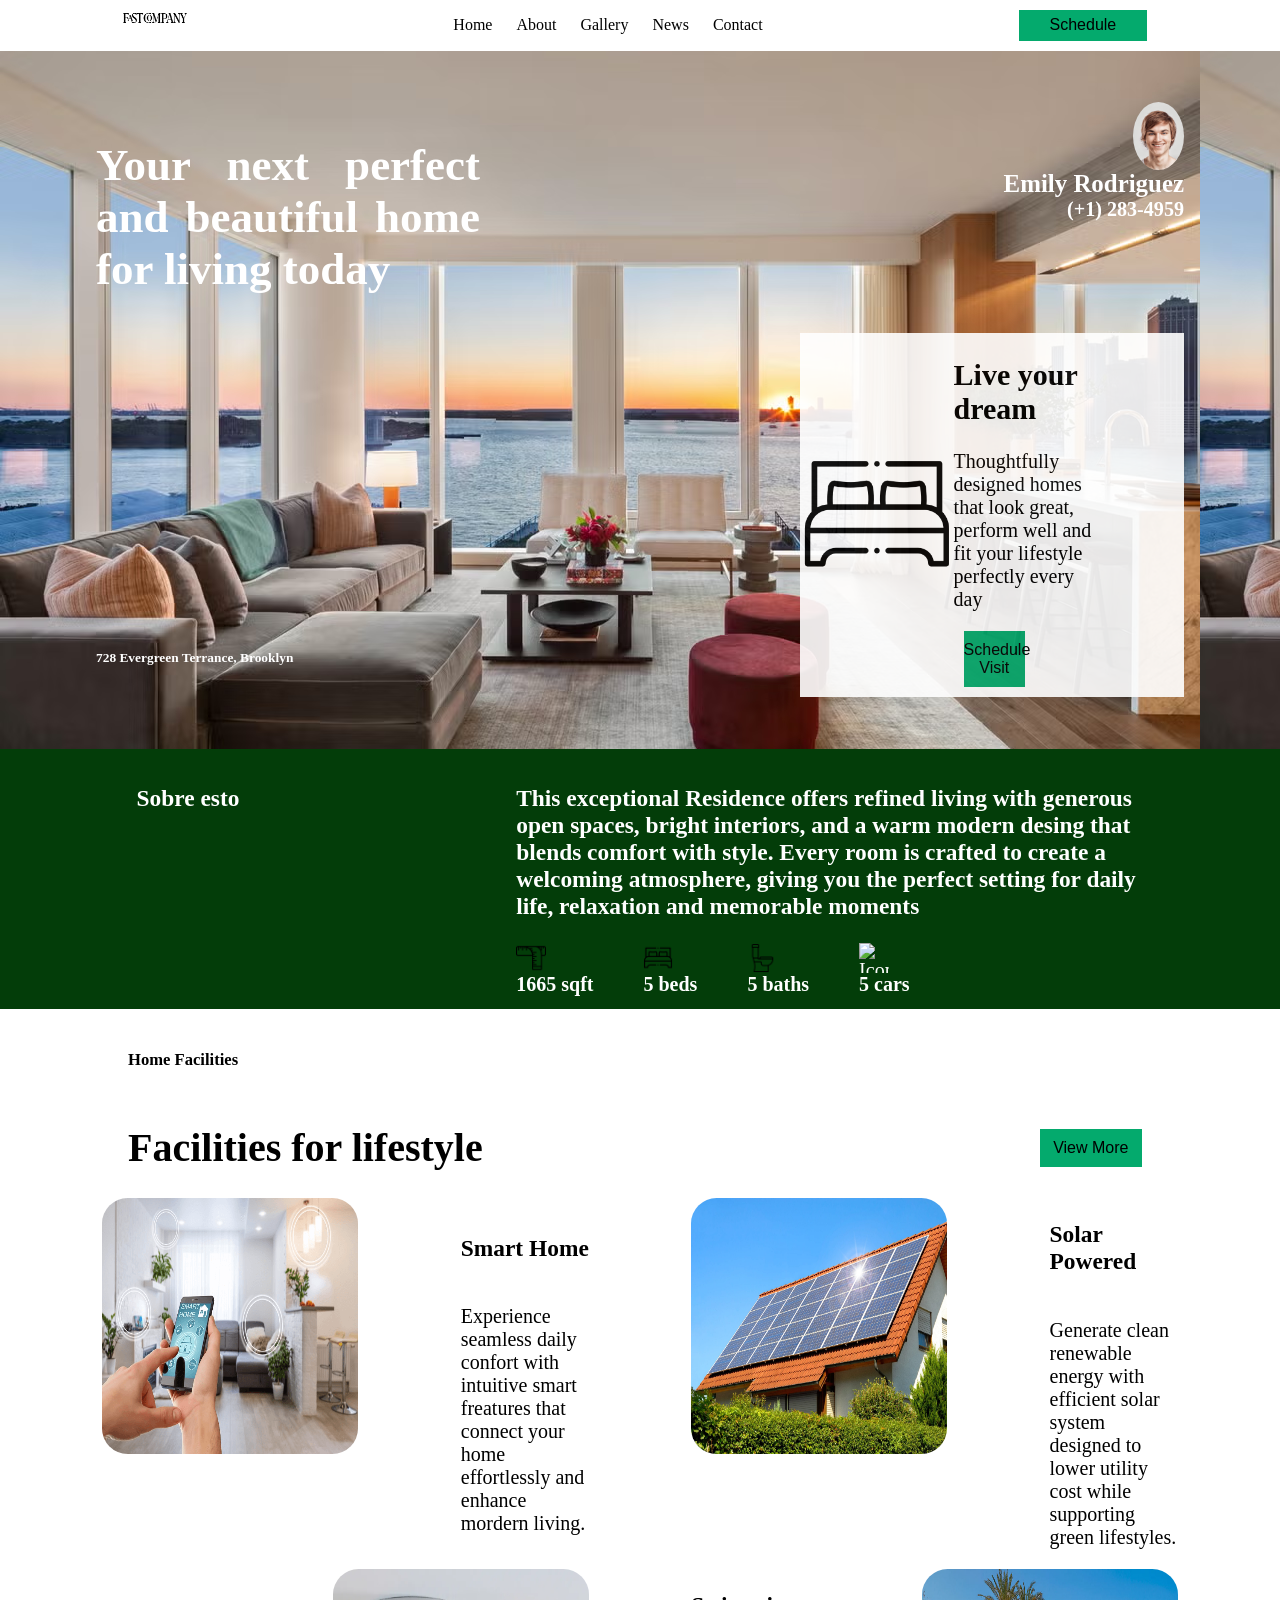
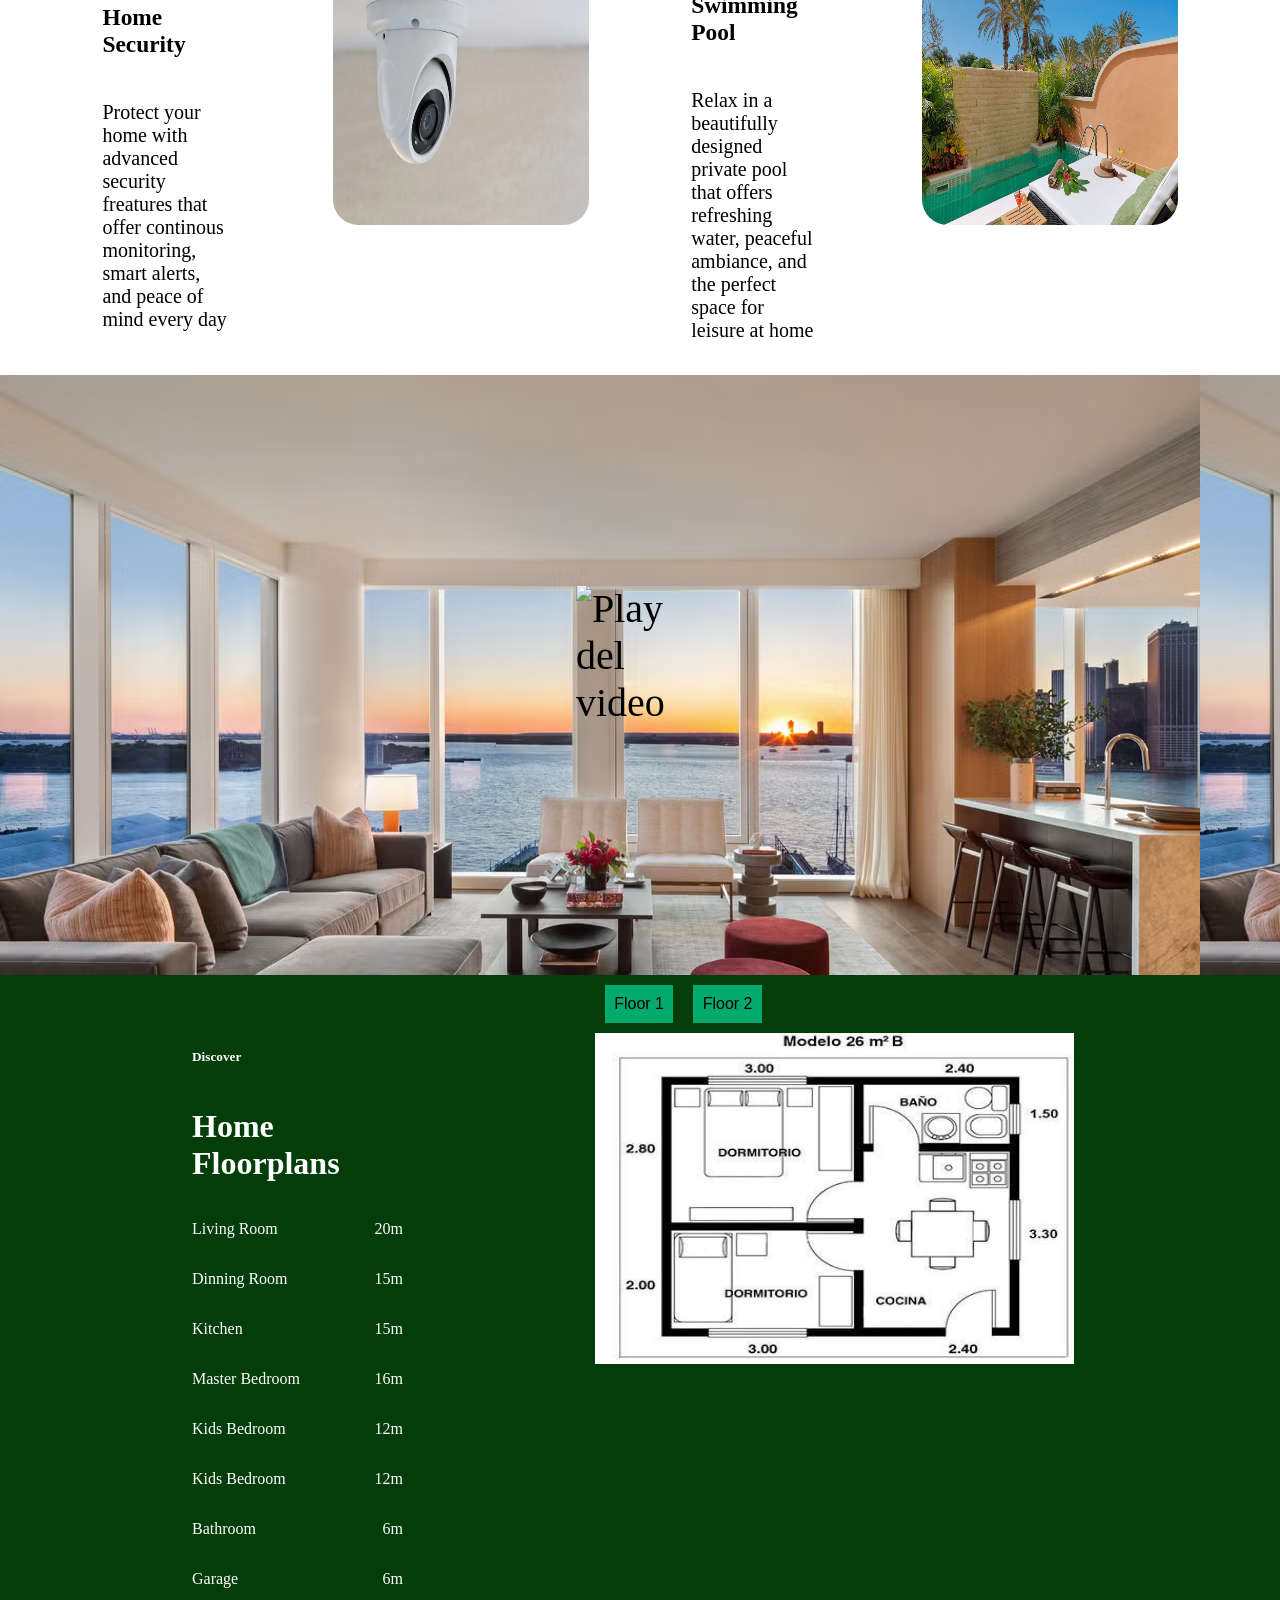
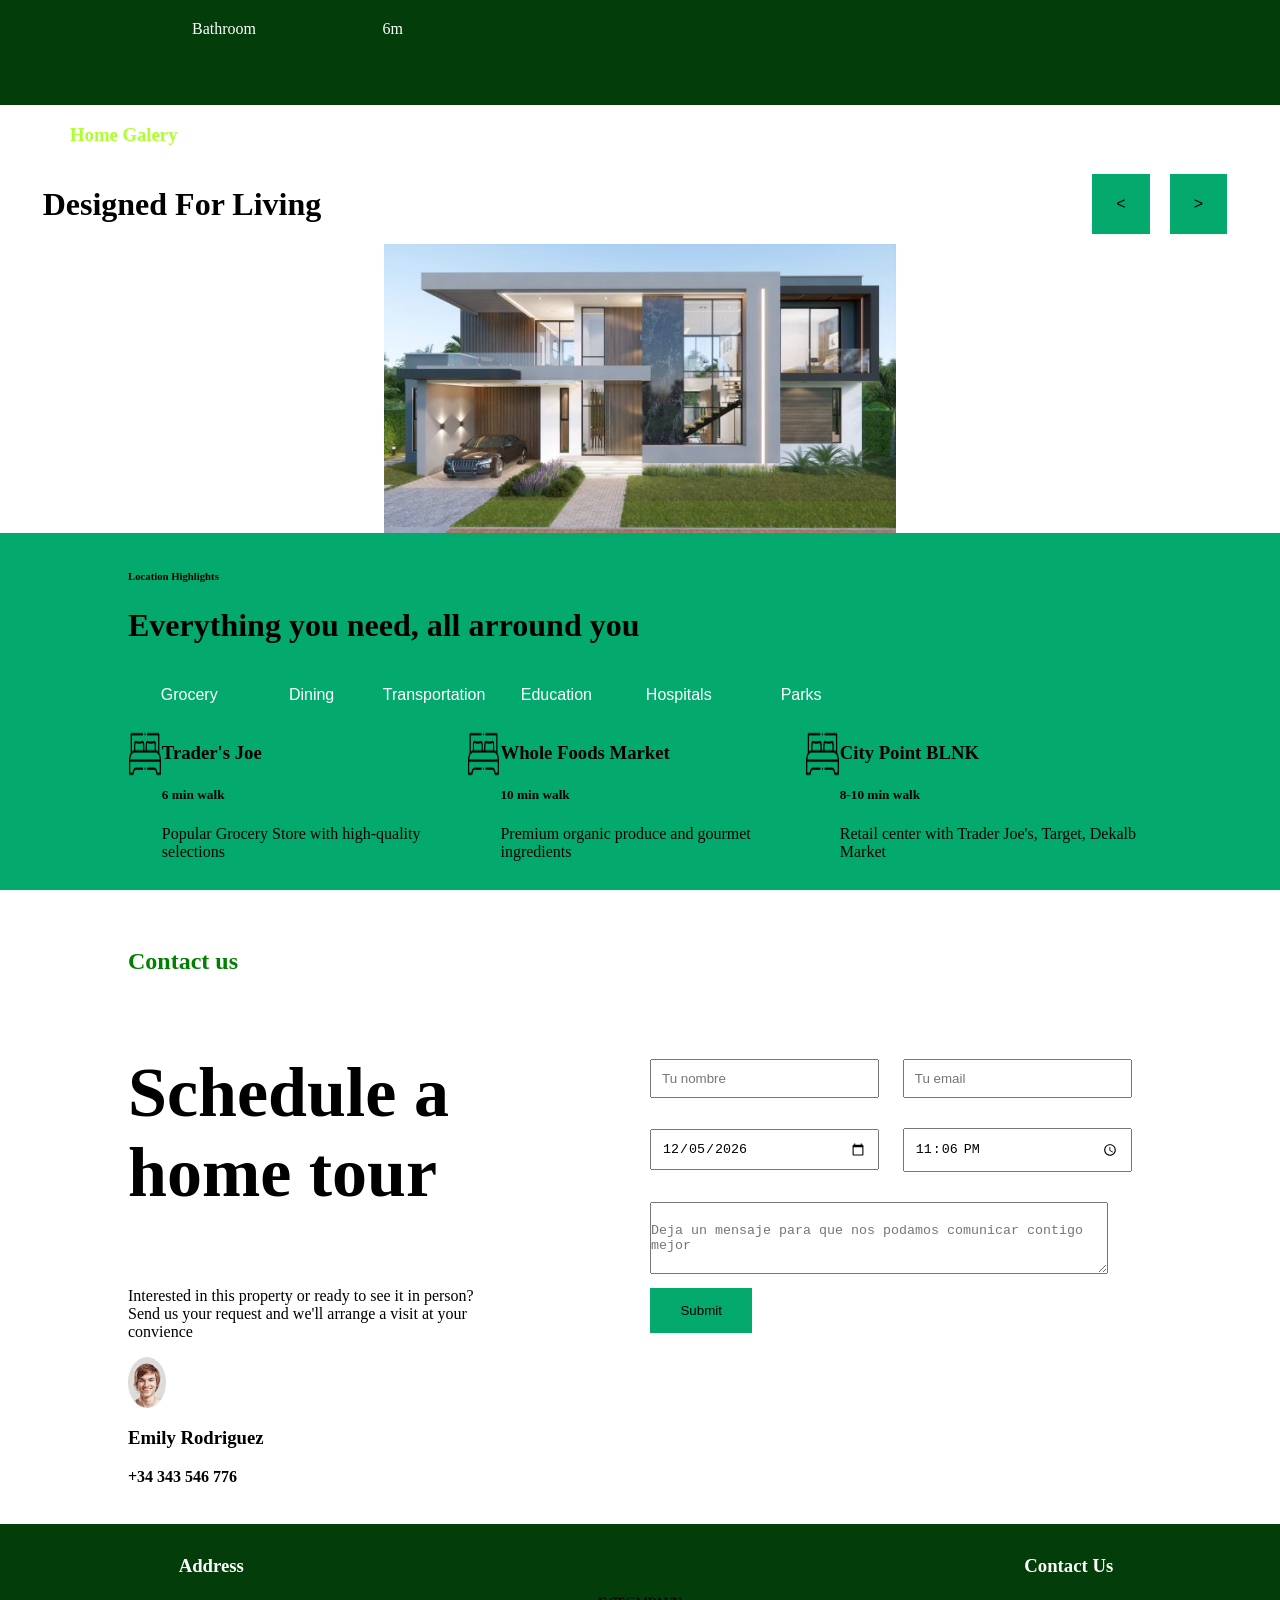
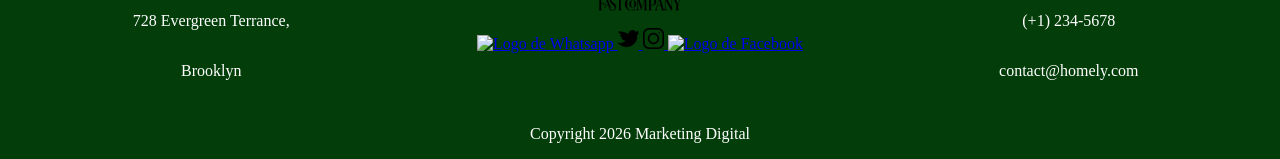
==== HTMLs/index.html @ 22f73563 "Prueba" ====
<!DOCTYPE html>
<html lang="en">
<head>
    <meta charset="UTF-8">
    <title>Title</title>
  <link rel="stylesheet" href="../Css/Home.css">
  <meta name="viewport" content="width=device-width, initial-scale=1.0">
  <script src="../JS/Home.js" defer></script>
</head>
<body>
<header>
  <img src="../Imagenes/img.png" alt="Logo">
  <nav>
    <a href="Home.html"> Home </a>
    <a href="About.html"> About </a>
    <a href="../Imagenes/img.png"> Gallery </a>
    <a href="News.html"> News </a>
    <a href="Contacto.html"> Contact </a>
  </nav>
  <button> Schedule </button>
</header>
<article>
  <div class="Titulo Lado">
    <h1> Your next perfect and beautiful home for living today </h1>
    <div class="Abajo">
      <img src="../Imagenes/tio.jpg" class="Foto" alt="Cara de una persona">
      <h5 class="Margen"> Emily Rodriguez </h5>
      <h6 class="Margen"> (+1) 283-4959 </h6>
    </div>
  </div>
  <div class="Lado Ad">
    <h6> 728 Evergreen Terrance, Brooklyn </h6>
    <div class="Lado">
      <img src="../Imagenes/cama.png">
      <div>
        <h2> Live your dream </h2>
        <p> Thoughtfully designed homes that look great, perform well and  fit your lifestyle perfectly every day </p>
        <button> Schedule Visit </button>
      </div>
    </div>
  </div>
</article>
<div class="Propiedad Lado">
  <h3>
    Sobre esto
  </h3>
  <div>
    <h3> This exceptional Residence offers refined living with generous open spaces, bright interiors, and a warm modern
    desing that blends comfort with style. Every room is crafted to create a welcoming atmosphere, giving you the
    perfect setting for daily life, relaxation and memorable moments</h3>
    <div class="Lado">
      <div class="Listados FIMG">
        <img src="../Imagenes/Metros.png" class="Icon" alt="Icono de un metro">
        <h4> 1665 sqft</h4>
      </div>
      <div class="Listados FIMG">
        <img src="../Imagenes/cama.png" class="Icon" alt="Icono de una cama">
        <h4> 5 beds</h4>
      </div>
      <div class="Listados FIMG">
        <img src="../Imagenes/Retrete.png" class="Icon" alt="Icono de un Retrete">
        <h4> 5 baths</h4>
      </div>
      <div class="Listados FIMG">
        <img src="../Imagenes/Coche.png" class="Icon" alt="Icono de un coche">
        <h4> 5 cars</h4>
      </div>
    </div>
  </div>
</div>
<div class="Facilidades Abajo">
  <h5> Home Facilities </h5>
  <div class="Lado Titular">
    <h1> Facilities for lifestyle </h1>
    <button class="Derecha"> View More </button>
  </div>
  <div class="Lado">
    <img src="../Imagenes/SmartHome.png" class="Bloque" alt="Imagen de un movil con smart home">
    <div class="Abajo">
      <h3>
        Smart Home
      </h3>
      <p>
        Experience seamless daily confort with intuitive smart freatures that connect your home effortlessly and  enhance mordern living.
      </p>
    </div>
    <img src="../Imagenes/Panel.jpg" class="Bloque" alt="Imagen de un panel solar">
    <div class="Abajo">
      <h3>
        Solar Powered
      </h3>
      <p>
        Generate clean renewable energy with efficient solar system designed to lower utility cost while supporting green lifestyles.
      </p>
    </div>
  </div>
  <div class="LadoReversa">
    <img src="../Imagenes/Piscina.jpg" class="Bloque" alt="Imagen de una piscina privada">
    <div class="Abajo">
      <h3>
        Swimming Pool
      </h3>
      <p>
        Relax in a beautifully designed private pool that offers refreshing water, peaceful ambiance, and the perfect space for leisure at home
      </p>
    </div>
    <img src="../Imagenes/camara.webp" class="Bloque" alt="Imagen de una camara">
    <div class="Abajo">
      <h3>
        Home Security
      </h3>
      <p>
        Protect your home with advanced security freatures that offer continous monitoring, smart alerts, and peace of mind every day
      </p>
    </div>
  </div>
</div>
<div class="Video">
  <img src="../Imagenes/Play.png" alt="Play del video">
</div>
<div class="Lado Planos">
  <div class="Notas Abajo">
    <h5>
      Discover
    </h5>
    <h1>
      Home Floorplans
    </h1>
    <div class="Titular Lado">
      <p> Living Room </p>
      <p> 20m </p>
    </div>
    <div class="Titular Lado">
      <p> Dinning Room  </p>
      <p> 15m </p>
    </div>
    <div class="Titular Lado">
      <p> Kitchen </p>
      <p> 15m </p>
    </div>
    <div class="Titular Lado">
      <p> Master Bedroom </p>
      <p> 16m </p>
    </div>
    <div class="Titular Lado">
      <p> Kids Bedroom </p>
      <p> 12m </p>
    </div>
    <div class="Titular Lado">
      <p> Kids Bedroom </p>
      <p> 12m </p>
    </div>
    <div class="Titular Lado">
      <p> Bathroom</p>
      <p> 6m </p>
    </div>
    <div class="Titular Lado">
      <p> Garage</p>
      <p> 6m </p>
    </div>
    <div class="Titular Lado">
      <p> Bathroom</p>
      <p> 6m </p>
    </div>
  </div>
  <div class="Botones Abajo">
    <div class="Lado">
      <button onclick="CambiarImagen(0)"> Floor 1 </button>
      <button onclick="CambiarImagen(1)"> Floor 2 </button>
    </div>
    <div id="Imagen">
      <img src="../Imagenes/plano.jpg" alt="Plano de la planta 1 de una casa">
    </div>
  </div>
</div>
<div class="Carrousel">
  <h3>
    Home Galery
  </h3>
  <div>
    <div class="Lado Space">
      <h1>
        Designed For Living
      </h1>
      <div class="Lado">
        <button onclick="Carrousel(-1)"> < </button>
        <button onclick="Carrousel(1)"> > </button>
      </div>
    </div>
    <div class="CarroImagen" id="Carros">
      <img src="../Imagenes/Casa.jpg" class="MargenAuto" alt="Imagen de una casa">
    </div>
  </div>
</div>
<div class="Tiendas">
  <div>
    <h6>Location Highlights</h6>
    <h1>Everything you need, all arround you</h1>
      <div CLASS="Lado Botones">
        <button onclick="CambiarTexto(1)"> Grocery </button>
        <button onclick="CambiarTexto(2)"> Dining </button>
        <button onclick="CambiarTexto(3)"> Transportation </button>
        <button onclick="CambiarTexto(4)"> Education </button>
        <button onclick="CambiarTexto(5)"> Hospitals </button>
        <button onclick="CambiarTexto(6)"> Parks </button>
      </div>
      <div class="Lado" id="Secc">
        <div class="Lado">
          <img src="../Imagenes/cama.png" alt="Icono de una cama">
          <div>
            <h3>
              Trader's Joe
            </h3>
            <h5>
              6 min walk
            </h5>
            <p> Popular Grocery Store with high-quality selections </p>
          </div>
        </div>
        <div class="Lado">
          <img src="../Imagenes/cama.png" alt="Icono de una cama">
          <div>
            <h3>
              Whole Foods Market
            </h3>
            <h5>
              10 min walk
            </h5>
            <p> Premium organic produce and gourmet ingredients</p>
          </div>
        </div>
        <div class="Lado">
          <img src="../Imagenes/cama.png" alt="Icono de una cama">
          <div>
            <h3>
              City Point BLNK
            </h3>
            <h5>
              8-10 min walk
            </h5>
            <p> Retail center with Trader Joe's, Target, Dekalb Market</p>
          </div>
        </div>
      </div>
  </div>
</div>
<div class="Lado SeccionDesigual">
  <section class="Blanco">
    <h2> Contact us </h2>
    <h1> Schedule a home tour </h1>
    <p> Interested in this property or ready to see it in person?
      Send us your request and we'll arrange a visit at your
      convience
    </p>

    <img src="../Imagenes/tio.jpg" class="Foto" alt="Foto de una persona">
    <h3> Emily Rodriguez </h3>
    <h4> +34 343 546 776 </h4>
  </section>
  <main>
    <form id="email_form">
      <div class="SeccionDoble">
        <input type="text" id="nombre" name="nombre" placeholder="Tu nombre">
        <input type="email" id="email" name="email" placeholder="Tu email">
      </div>
      <div class="SeccionDoble">
        <input type="date" id="fecha" name="fecha">
        <input type="time" id="hora" name="hora">
      </div>
      <div>
        <textarea id="mensaje" name="mensaje" placeholder="Deja un mensaje para que nos podamos comunicar contigo mejor"></textarea>
      </div>
      <input type="submit" value="Submit" class="submit">
    </form>
    <p id="Resultat"></p>
  </main>
</div>
<div class="SeccionTriple">
  <div class="Abajo">
    <h3> Address </h3>
    <p> 728 Evergreen Terrance, </p>
    <p> Brooklyn </p>
  </div>
  <div class="Abajo MargenAuto">
    <img src="../Imagenes/img.png" class="Logo" alt="Logo">
    <div class="Logitos MargenAuto">
      <a href="https://web.whatsapp.com">
        <img src="../Imagenes/Whats.png" alt="Logo de Whatsapp"
      </a>
      <a href="https://twitter.com">
        <img src="../Imagenes/Twitter.png" alt="Logo de Twitter">
      </a>
      <a href="https://instagram.com">
        <img src="../Imagenes/Insta.png" alt="Logo de Instagram">
      </a>
      <a href="https://facebook.com">
        <img src="../Imagenes/face.png" alt="Logo de Facebook">
      </a>
    </div>
  </div>
  <div class="Abajo">
    <h3> Contact Us </h3>
    <p> (+1) 234-5678 </p>
    <p> contact@homely.com </p>
  </div>
</div>
<footer>
  <p> Copyright 2026 Marketing Digital </p>
</footer>
</body>
</html>
---- Css/Home.css ----
body{
    margin: 0;
    display: flex;
    flex-direction: column;
    background-color: #033d09;
    align-items: center;
}

body, h1, h2, h3, h4, h5, h6, p {
    font-family: Calibri;
}


header{
    display: flex;
    flex-direction: row;
    justify-content: space-around;
    background-color: white;
}

img{
    width: 5%;
    height: 1%;
}

.Margen{
    margin: 0;
}

.MargenAuto{
    display: block;
    margin: auto;
}

nav{
    align-content: center;
    justify-content: space-around;
}

nav > a{
    text-decoration: none;
    color: black;
    margin-left: 20px;
}

header > button{
    padding: 0.5%;
}

.Banner{
    text-align: center;
    align-content: center;
    width: 100%;
    background-image: url("../Imagenes/img_1.png");
    background-size: cover;
    background-repeat: no-repeat;
    background-position: center;
    font-size: 40px;
    justify-content: space-around;
}

article{
    align-content: center;
    text-align: justify;
    color: white;
    width: 100%;
    background-image: url("../Imagenes/img_1.png");
    font-size: 30px;
    padding: 4% 0%;
}
article > div{
    width: 100%;
    display: flex;
    justify-content: space-around;
}

article > div > h1{
    width: 30%;
}

article > div > div{
    width: 40%;
    height: 50%;
    align-items: end;
    text-align: right;
}

article > div > div > img{
    border-radius: 50%;
    width: 10%;
    height: 20%;
}

.Ad {
    width: 100%;
    display: flex;
    justify-content: space-around;
    align-items: end;
    justify-items: end;
    font-size: 20px;
}

.Ad > h6{
    width: 40%;
}

.Ad > div{
    width: 30%;
    background-color: white;
    opacity: 90%;
    color: black;
}

.Ad > div > img{
    border-radius: 0;
    width: 40%;
    height: 50%;
    opacity: 100%;
    align-self: center;
}

.Ad > div >div{
    text-align: left;
    width: 40%;
    opacity: 100%;
    align-items: center;
    justify-items: center;
}

.Ad > div >div >button{
    opacity: 100%;
    width: 40%;
}

.Propiedad{
    display: flex;
    text-align: start;
    justify-content: space-evenly;
    font-size: 20px;
    align-content: center;
    color: white;
    width: 100%;
    padding: 1% 0%;
}

.Icon{
    display: block;
    width: 30px;
    height: 30px;
    align-content: center;
    text-align: center;
}

.Propiedad > h3{
    width: 19%;
}

.Propiedad > h4{
    display: block;
}

.Propiedad > div{
    width: 49%;
}

.Listados{
    align-items: center;
    gap: 20px;
    margin-right: 50px;
}

.ListadosAlt{
    display: flex;
    flex-direction: column;
    align-items: center;
    margin-right: 50px;
    padding: 0;
}

.ListadosAlt > h1, h4{
    margin: 0;
}

.Facilidades{
    display: flex;
    text-align: left;
    font-size: 20px;
    align-content: center;
    align-items: center;
    background: white;
    width: 100%;
    padding: 1% 0%;
}

.Facilidades > .Titular {
    display: flex;
    justify-content: space-between;
    align-items: center;
    width: 80%;
}

.Facilidades > div {
    justify-content: space-evenly;
    width: 100%;
}

.Facilidades > h5{
    width: 80%;
    text-align: left;
}

.Facilidades > div > div{
    width: 10%;
    align-items: center;
    align-self: center;
    overflow: hidden;
}

.Facilidades > div > .Bloque{
    display: block;
    width: 20%;
    aspect-ratio: 1;
    border-radius: 10%;
}

.Video{
    display: flex;
    text-align: justify;
    width: 100%;
    height: 600px;
    justify-content: center;
    align-items: center;
    background-image: url("../Imagenes/img_1.png");
    font-size: 40px;
}

.Video > img{
    width: 10%;
    height: 30%;
}

.Planos{
    color: white;
    width: 100%;
    justify-content: space-between;
    margin: 0;
}

.Planos > .Notas{
    width: 20%;
    padding: 4% 15%;
}

.Planos > .Botones{
    width: 65%;
}

.Planos > div > div > img{
    height: 80%;
    width: 70%;
}

.Carrousel{
    width: 100%;
    background: white;
}

.Carrousel > h3{
    color: greenyellow;
    margin-left: 70px;
}

.Titular{
    justify-content: space-between;
}

.SeccionDesigual{
    display: flex;
    flex-direction: row;
    justify-content: space-evenly;
    background-color: white;
    width: 100%;
    align-items: center;
    padding: 3% 0%;
}
.SeccionDesigual > main {
    display: flex;
    flex-direction: column;
    width: 40%;

}

section > h2 { color: green; }
section > h1 { font-size: 70px}

.SeccionDesigual > section {
    display: flex;
    flex-direction: column;
    width: 30%;

}

section > img{
    border-radius: 50%;
    width: 10%;
    height: 10%;
}

button {
    margin: 10px;
    width: 10%;
    padding: 10px 0px;
    display: block;
    border: none;
    background-color: #04AA6D;
    font-size: 16px;
    cursor: pointer;
    text-align: center;
}

.submit{
    width: 20%;
    padding: 15px 0px;
    color: black;
    background-color: #04AA6D;
    border: 0px;
    margin-left: 10px;
}

textarea{
    width: 89%;
    margin: 10px;
    padding: 20px 0px;
}

.SeccionDoble{
    margin-bottom: 10px;
    width: 100%;
    justify-content: space-evenly;
}

.SeccionDoble > input{
    padding: 10px;
    width: 40%;
    margin: 10px;
}

.SeccionTriple{ color: white;
    display: flex;
    flex-direction: row;
    justify-content: space-evenly;
    align-items: center;
    width: 100%;
    padding: 1% 0%;
}

.Blanco{
    white-space: pre-line
}

.Tiendas{
    justify-content: center;
    align-items: center;
    width: 100%;
    background: #04AA6D;
}

.Tiendas > div > .Botones > button{
    background: #04AA6D;
    color: white;
}

.Botones > div > .Selecionada{
    background-color: green;
}

.Tiendas > div{
    padding: 1% 10%;
}

.Lado > img{
    width: 10%;
    height: 40%;
}

.SeccionTriple > div{
    width: 33%;
    text-align: center;
}

.Lado{
    display: flex;
    flex-direction: row;
}

.LadoReversa{
    display: flex;
    flex-direction: row-reverse;
}

.Selecionada > button{
    background-color: greenyellow;
}

.Tiendas > div > .Botones > .Selecionada{
    background-color: green;
}

.Abajo{
    display: flex;
    flex-direction: column;
}

.Derecha{
    justify-self: end;
}

.Space{
    justify-content: space-evenly;
}

.Space > div, .Space > h1{
    width: 45%;
}

.Space > div{
    justify-content: end;
}

.Carrousel > div > div > img{
    width: 40%;
    height: 40%;
}

.Space > div > button{
    width: 10%;
    justify-content: space-evenly;
}
.Logo{
    width: 20%;
    height: 20%;
    align-self: center;
}

.Logitos{
    justify-content: space-around;
    width: 100%
}

.Logitos > img{
    width: 10%;
    height: 10%;
}

footer{
    width: 100%;
    text-align: center;
    color: white;
}

.Blanco {
    color: black;
    background-color: white;
}

/* A partir de 800px, el responsive se activa */
@media (max-width: 800px) {
    header > img{width: 30%; margin: auto}
    header, nav {display:flex; flex-direction: column; width: 100%; justify-content: center; text-align: center}
    header > button {display:flex; flex-direction: column; width: 20%; margin: auto; text-align: center}
    article, .Ad, article > div, .Ad > div{display: flex; flex-direction: column; width: 100%; align-items: center;
        text-align: center}
    .Lado, .LadoReversa {display:flex;flex-direction: column;}
    .Propiedad > div, .Propiedad > h3, .Propiedad > h4{ width: 100%; text-align: center;}
    .Facilidades > h5 {text-align: center}
    .Facilidades > div > div, .Facilidades > div > .Bloque {width: 100%; align-items: center}
    .Video > img { width: 30%; height: 30%}
    .Planos, .Notas, .Botones > div >button{display: flex; text-align: center; width: 100%; justify-content: center;}
    .Planos > .Botones{display: flex; text-align: center; width: 95%; justify-content: center;}
    .Planos > .Notas{text-align: center; width: 100%; justify-content: center; padding: 0}
    .Titular{flex-direction: row;width: 100%}
    .Tiendas, .Tiendas > div > .Botones > button{display: flex; text-align: center; width: 100%; justify-content: center;}
    .Tiendas > div{text-align: center; width: 100%; justify-content: center;}
    .Lado img {margin: auto}
    .SeccionDesigual, .SeccionDesigual > main, .SeccionDesigual > section {width: 100%; text-align: center}
    textarea {width: 95%}
    .submit{margin-left: 0}
    .SeccionTriple {flex-direction: column}
    article{flex-direction: column; width: 100%; text-align: center}
    .Carrousel, .Space > div, .Space > h1{width: 100%; justify-content: center; align-items: center; text-align: center}
    .Logo{
        width: 40%;
        height: 40%;
        align-self: center;
    }

    .Logitos{
        justify-content: space-around;
        width: 100%
    }

    .Logitos > img{
        width: 20%;
        height: 20%;
    }
}
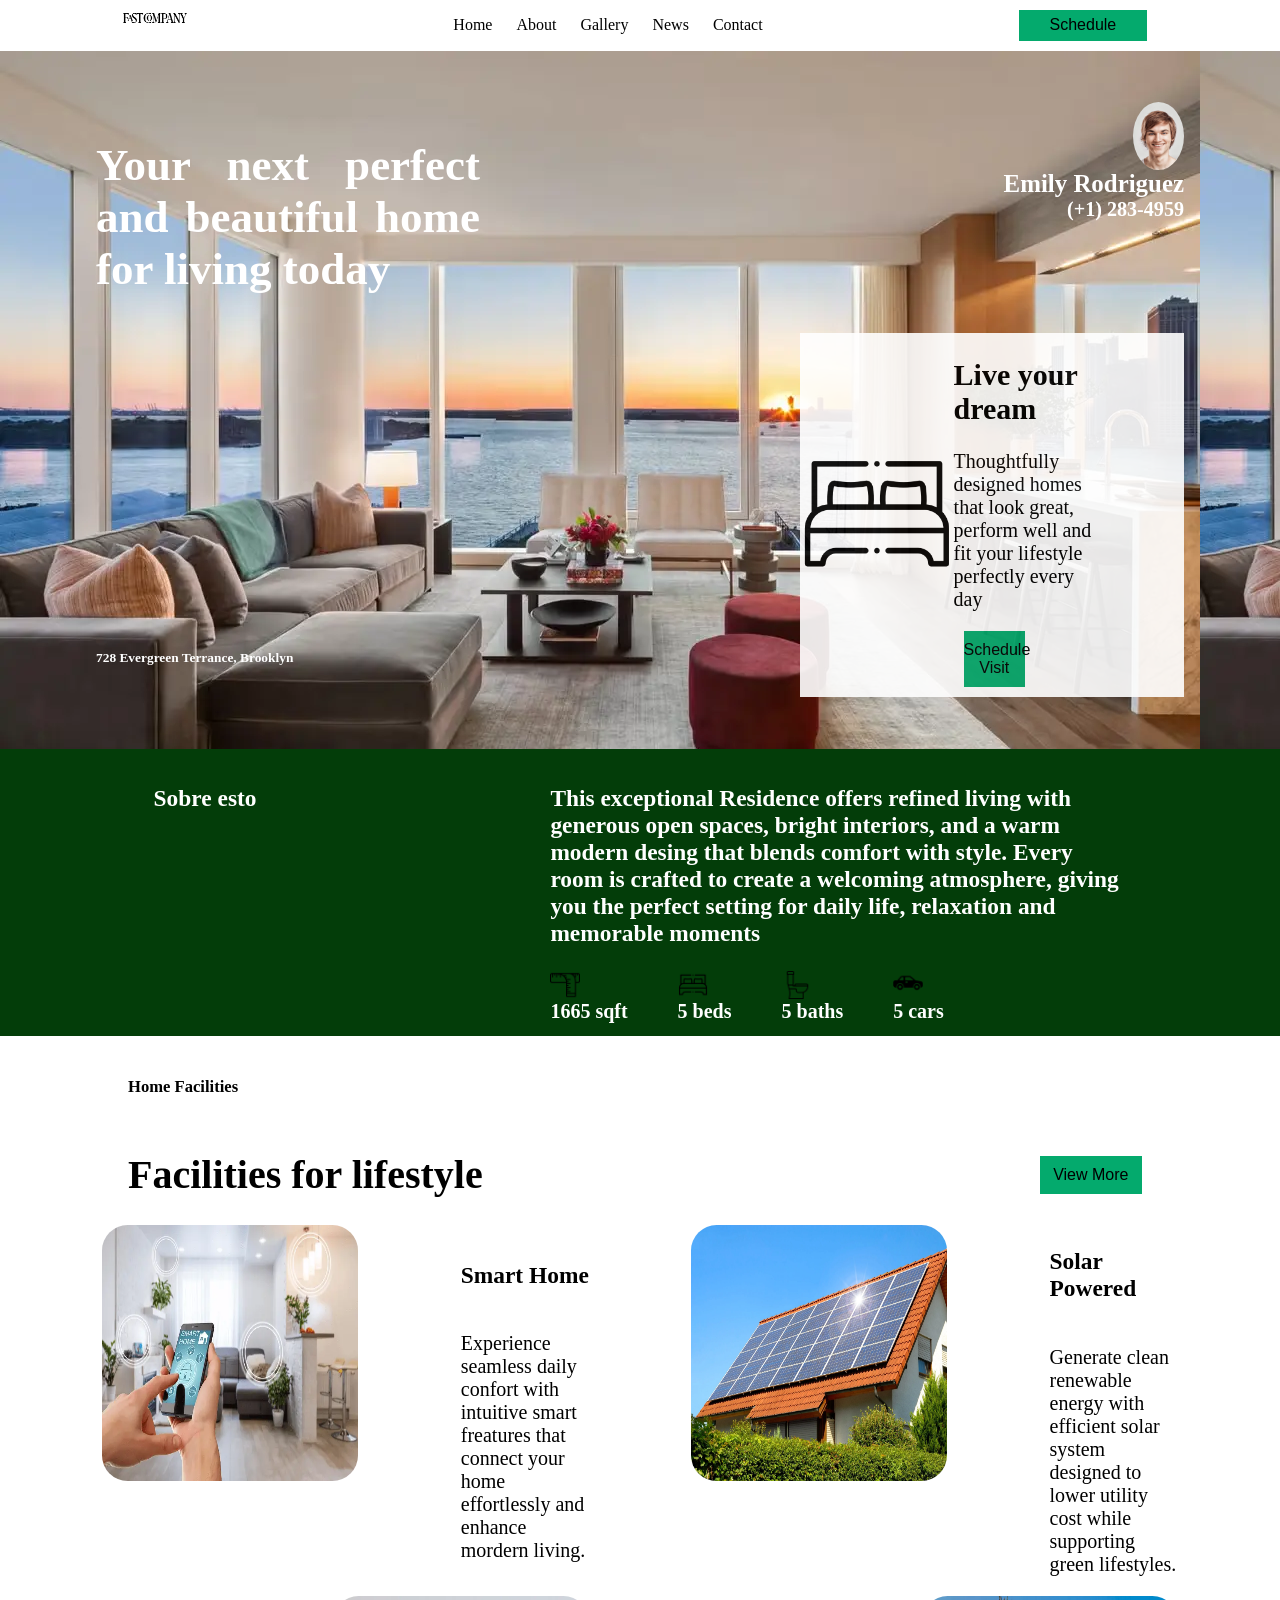
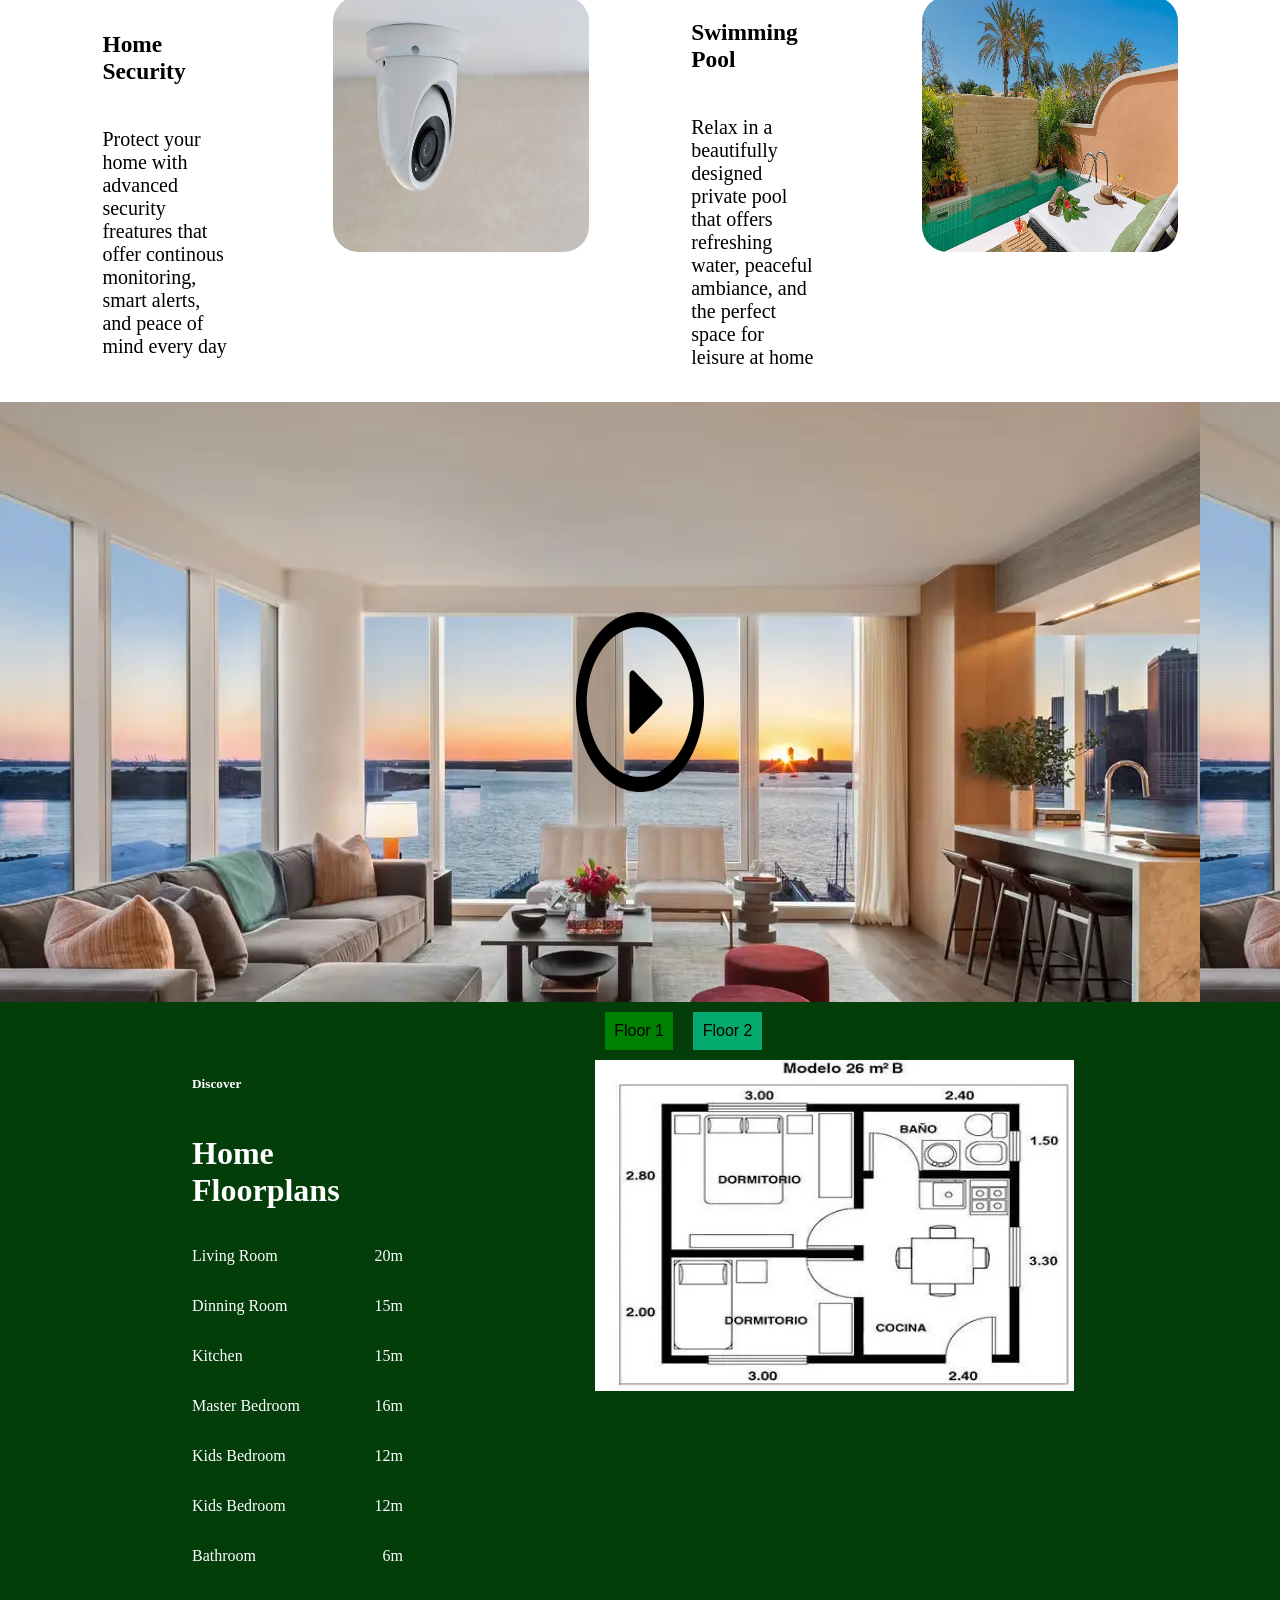
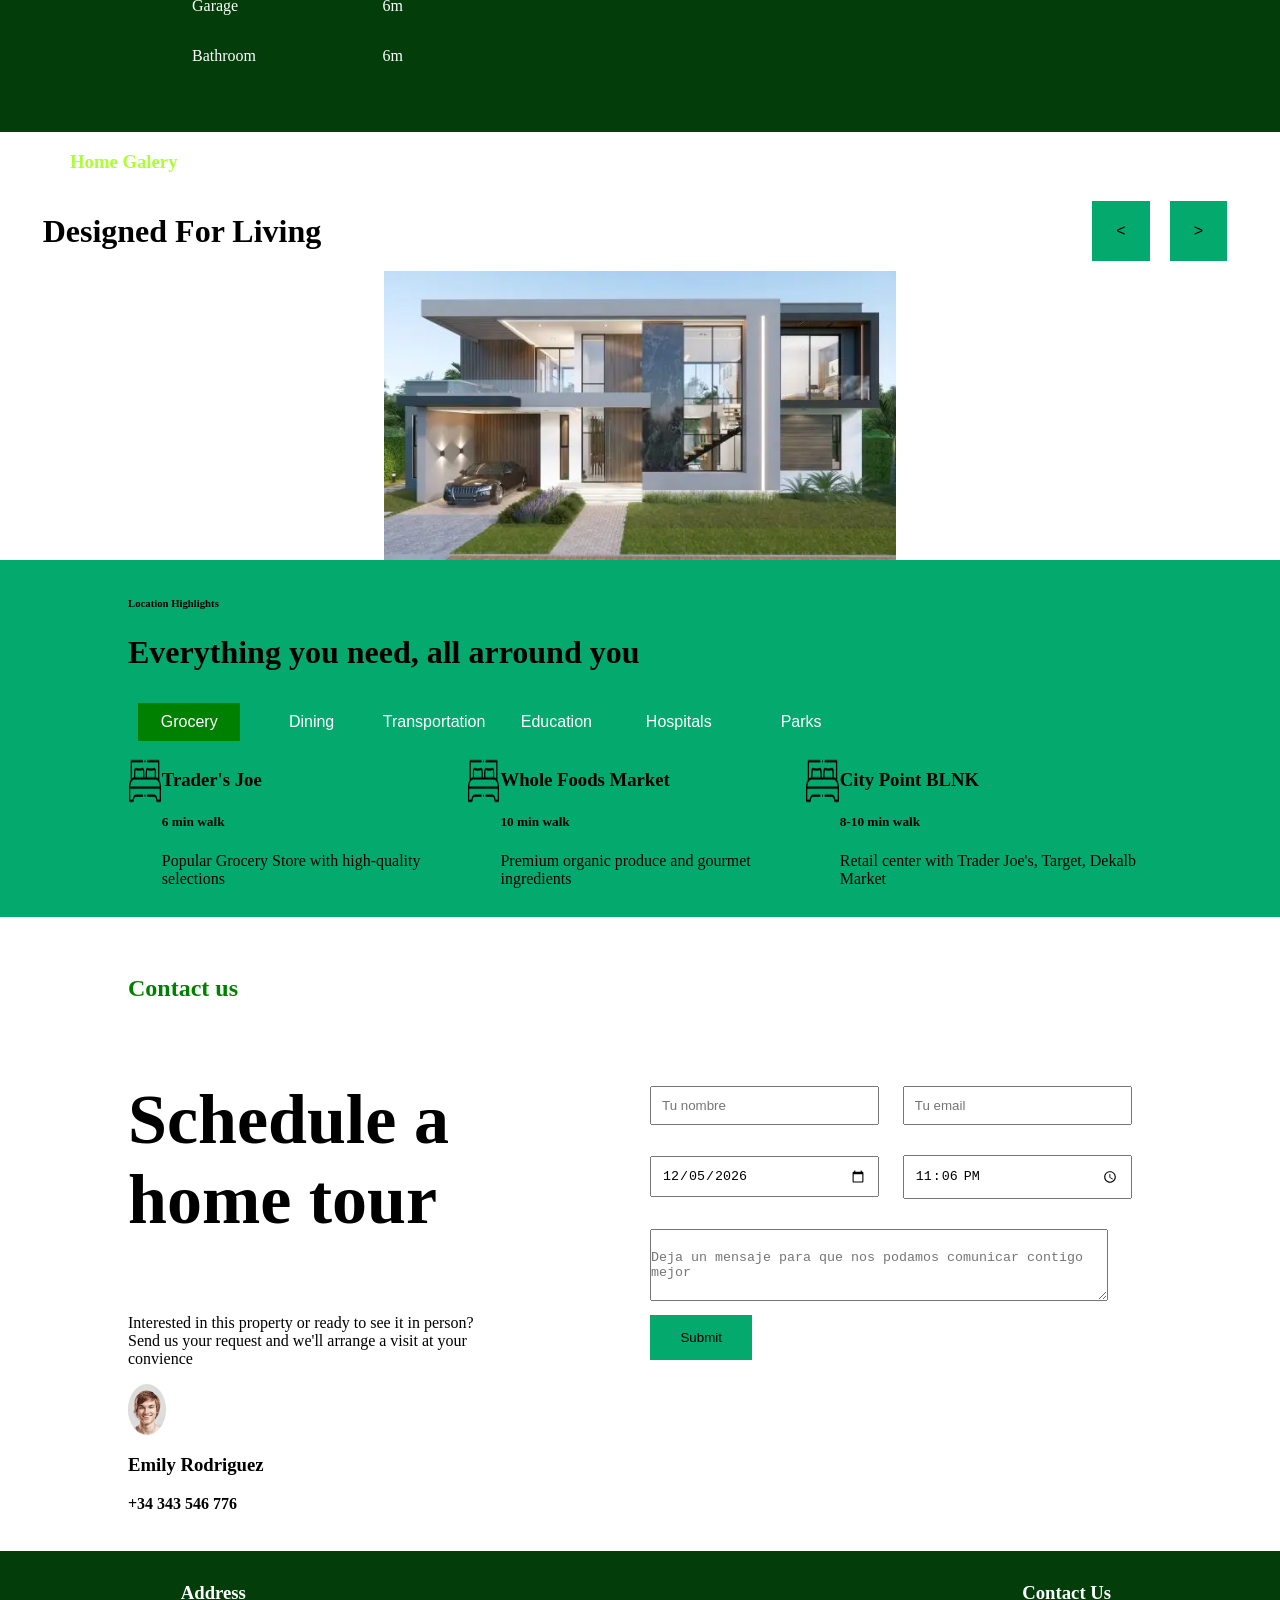
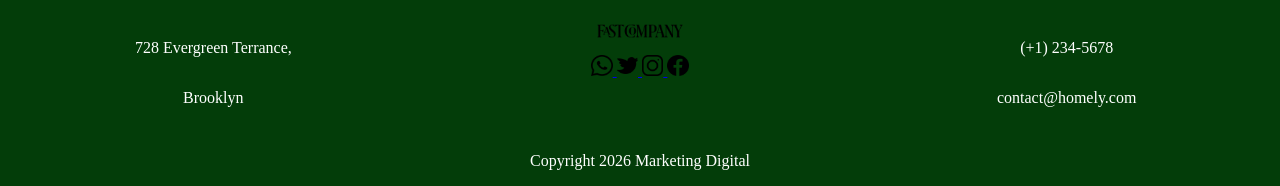
==== commit 8f527afc: "Prueba" ====
--- a/HTMLs/index.html
+++ b/HTMLs/index.html
@@ -1,37 +1,39 @@
 <!DOCTYPE html>
 <html lang="en">
 <head>
-    <meta charset="UTF-8">
-    <title>Title</title>
+  <meta name="description" content="Home for a page about searching for a Home to live">
+  <meta name="keywords" content="Home, Residence">
+  <meta name="author" content="Mohn Lloe">
+  <meta name="viewport" content="width=device-width, initial-scale=1.0">
+  <title>Home</title>
   <link rel="stylesheet" href="../Css/Home.css">
-  <meta name="viewport" content="width=device-width, initial-scale=1.0">
   <script src="../JS/Home.js" defer></script>
 </head>
 <body>
 <header>
-  <img src="../Imagenes/img.png" alt="Logo">
+  <img src="/Imagenes/img.webp" alt="Logo">
   <nav>
     <a href="Home.html"> Home </a>
     <a href="About.html"> About </a>
-    <a href="../Imagenes/img.png"> Gallery </a>
+    <a href="../Imagenes/img.webp"> Gallery </a>
     <a href="News.html"> News </a>
     <a href="Contacto.html"> Contact </a>
   </nav>
   <button> Schedule </button>
 </header>
 <article>
-  <div class="Titulo Lado">
+  <div class="Titulo Lado Espacio">
     <h1> Your next perfect and beautiful home for living today </h1>
     <div class="Abajo">
-      <img src="../Imagenes/tio.jpg" class="Foto" alt="Cara de una persona">
+      <img src="../Imagenes/tio.webp" class="Foto" alt="Cara de una persona">
       <h5 class="Margen"> Emily Rodriguez </h5>
       <h6 class="Margen"> (+1) 283-4959 </h6>
     </div>
   </div>
-  <div class="Lado Ad">
+  <div class="Lado Ad Espacio">
     <h6> 728 Evergreen Terrance, Brooklyn </h6>
     <div class="Lado">
-      <img src="../Imagenes/cama.png">
+      <img src="../Imagenes/cama.webp" alt="Imagen de una cama">
       <div>
         <h2> Live your dream </h2>
         <p> Thoughtfully designed homes that look great, perform well and  fit your lifestyle perfectly every day </p>
@@ -40,29 +42,29 @@
     </div>
   </div>
 </article>
-<div class="Propiedad Lado">
+<div class="Propiedad Space Lado">
   <h3>
     Sobre esto
   </h3>
   <div>
     <h3> This exceptional Residence offers refined living with generous open spaces, bright interiors, and a warm modern
-    desing that blends comfort with style. Every room is crafted to create a welcoming atmosphere, giving you the
-    perfect setting for daily life, relaxation and memorable moments</h3>
+      desing that blends comfort with style. Every room is crafted to create a welcoming atmosphere, giving you the
+      perfect setting for daily life, relaxation and memorable moments</h3>
     <div class="Lado">
       <div class="Listados FIMG">
-        <img src="../Imagenes/Metros.png" class="Icon" alt="Icono de un metro">
+        <img src="../Imagenes/Metros.webp" class="Icon" alt="Icono de un metro">
         <h4> 1665 sqft</h4>
       </div>
       <div class="Listados FIMG">
-        <img src="../Imagenes/cama.png" class="Icon" alt="Icono de una cama">
+        <img src="../Imagenes/cama.webp" class="Icon" alt="Icono de una cama">
         <h4> 5 beds</h4>
       </div>
       <div class="Listados FIMG">
-        <img src="../Imagenes/Retrete.png" class="Icon" alt="Icono de un Retrete">
+        <img src="../Imagenes/Retrete.webp" class="Icon" alt="Icono de un Retrete">
         <h4> 5 baths</h4>
       </div>
       <div class="Listados FIMG">
-        <img src="../Imagenes/Coche.png" class="Icon" alt="Icono de un coche">
+        <img src="../Imagenes/Coche.webp" class="Icon" alt="Icono de un coche">
         <h4> 5 cars</h4>
       </div>
     </div>
@@ -70,12 +72,12 @@
 </div>
 <div class="Facilidades Abajo">
   <h5> Home Facilities </h5>
-  <div class="Lado Titular">
+  <div class="Lado Titular Space">
     <h1> Facilities for lifestyle </h1>
     <button class="Derecha"> View More </button>
   </div>
-  <div class="Lado">
-    <img src="../Imagenes/SmartHome.png" class="Bloque" alt="Imagen de un movil con smart home">
+  <div class="Lado Space">
+    <img src="../Imagenes/SmartHome.webp" class="Bloque" alt="Imagen de un movil con smart home">
     <div class="Abajo">
       <h3>
         Smart Home
@@ -84,7 +86,7 @@
         Experience seamless daily confort with intuitive smart freatures that connect your home effortlessly and  enhance mordern living.
       </p>
     </div>
-    <img src="../Imagenes/Panel.jpg" class="Bloque" alt="Imagen de un panel solar">
+    <img src="../Imagenes/Panel.webp" class="Bloque" alt="Imagen de un panel solar">
     <div class="Abajo">
       <h3>
         Solar Powered
@@ -94,8 +96,8 @@
       </p>
     </div>
   </div>
-  <div class="LadoReversa">
-    <img src="../Imagenes/Piscina.jpg" class="Bloque" alt="Imagen de una piscina privada">
+  <div class="LadoReversa Space">
+    <img src="../Imagenes/Piscina.webp" class="Bloque" alt="Imagen de una piscina privada">
     <div class="Abajo">
       <h3>
         Swimming Pool
@@ -116,7 +118,7 @@
   </div>
 </div>
 <div class="Video">
-  <img src="../Imagenes/Play.png" alt="Play del video">
+  <img src="../Imagenes/Play.webp" alt="Play del video">
 </div>
 <div class="Lado Planos">
   <div class="Notas Abajo">
@@ -164,12 +166,12 @@
     </div>
   </div>
   <div class="Botones Abajo">
-    <div class="Lado">
-      <button onclick="CambiarImagen(0)"> Floor 1 </button>
-      <button onclick="CambiarImagen(1)"> Floor 2 </button>
+    <div class="Lado" id="planes">
+      <button class="Selecionada" onclick="CambiarImagen(0, this)"> Floor 1 </button>
+      <button onclick="CambiarImagen(1, this)"> Floor 2 </button>
     </div>
     <div id="Imagen">
-      <img src="../Imagenes/plano.jpg" alt="Plano de la planta 1 de una casa">
+      <img src="../Imagenes/plano.webp" alt="Plano de la planta 1 de una casa">
     </div>
   </div>
 </div>
@@ -188,7 +190,7 @@
       </div>
     </div>
     <div class="CarroImagen" id="Carros">
-      <img src="../Imagenes/Casa.jpg" class="MargenAuto" alt="Imagen de una casa">
+      <img src="../Imagenes/Casa.webp" class="MargenAuto" alt="Imagen de una casa">
     </div>
   </div>
 </div>
@@ -196,55 +198,55 @@
   <div>
     <h6>Location Highlights</h6>
     <h1>Everything you need, all arround you</h1>
-      <div CLASS="Lado Botones">
-        <button onclick="CambiarTexto(1)"> Grocery </button>
-        <button onclick="CambiarTexto(2)"> Dining </button>
-        <button onclick="CambiarTexto(3)"> Transportation </button>
-        <button onclick="CambiarTexto(4)"> Education </button>
-        <button onclick="CambiarTexto(5)"> Hospitals </button>
-        <button onclick="CambiarTexto(6)"> Parks </button>
-      </div>
-      <div class="Lado" id="Secc">
-        <div class="Lado">
-          <img src="../Imagenes/cama.png" alt="Icono de una cama">
-          <div>
-            <h3>
-              Trader's Joe
-            </h3>
-            <h5>
-              6 min walk
-            </h5>
-            <p> Popular Grocery Store with high-quality selections </p>
-          </div>
+    <div CLASS="Lado Botones" id="tienda">
+      <button class="Selecionada"  onclick="CambiarTexto(1, this)"> Grocery </button>
+      <button onclick="CambiarTexto(2, this)"> Dining </button>
+      <button onclick="CambiarTexto(3, this)"> Transportation </button>
+      <button onclick="CambiarTexto(4, this)"> Education </button>
+      <button onclick="CambiarTexto(5, this)"> Hospitals </button>
+      <button onclick="CambiarTexto(6, this)"> Parks </button>
+    </div>
+    <div class="Lado" id="Secc">
+      <div class="Lado">
+        <img src="../Imagenes/cama.webp" alt="Icono de una cama">
+        <div>
+          <h3>
+            Trader's Joe
+          </h3>
+          <h5>
+            6 min walk
+          </h5>
+          <p> Popular Grocery Store with high-quality selections </p>
         </div>
-        <div class="Lado">
-          <img src="../Imagenes/cama.png" alt="Icono de una cama">
-          <div>
-            <h3>
-              Whole Foods Market
-            </h3>
-            <h5>
-              10 min walk
-            </h5>
-            <p> Premium organic produce and gourmet ingredients</p>
-          </div>
+      </div>
+      <div class="Lado">
+        <img src="../Imagenes/cama.webp" alt="Icono de una cama">
+        <div>
+          <h3>
+            Whole Foods Market
+          </h3>
+          <h5>
+            10 min walk
+          </h5>
+          <p> Premium organic produce and gourmet ingredients</p>
         </div>
-        <div class="Lado">
-          <img src="../Imagenes/cama.png" alt="Icono de una cama">
-          <div>
-            <h3>
-              City Point BLNK
-            </h3>
-            <h5>
-              8-10 min walk
-            </h5>
-            <p> Retail center with Trader Joe's, Target, Dekalb Market</p>
-          </div>
+      </div>
+      <div class="Lado">
+        <img src="../Imagenes/cama.webp" alt="Icono de una cama">
+        <div>
+          <h3>
+            City Point BLNK
+          </h3>
+          <h5>
+            8-10 min walk
+          </h5>
+          <p> Retail center with Trader Joe's, Target, Dekalb Market</p>
         </div>
       </div>
-  </div>
-</div>
-<div class="Lado SeccionDesigual">
+    </div>
+  </div>
+</div>
+<div class="Lado SeccionDesigual Space">
   <section class="Blanco">
     <h2> Contact us </h2>
     <h1> Schedule a home tour </h1>
@@ -253,18 +255,20 @@
       convience
     </p>
 
-    <img src="../Imagenes/tio.jpg" class="Foto" alt="Foto de una persona">
+    <img src="../Imagenes/tio.webp" class="Foto" alt="Foto de una persona">
     <h3> Emily Rodriguez </h3>
     <h4> +34 343 546 776 </h4>
   </section>
   <main>
     <form id="email_form">
-      <div class="SeccionDoble">
+      <div class="SeccionDoble Space">
         <input type="text" id="nombre" name="nombre" placeholder="Tu nombre">
         <input type="email" id="email" name="email" placeholder="Tu email">
       </div>
-      <div class="SeccionDoble">
+      <div class="SeccionDoble Space">
+        <label for="fecha"></label>
         <input type="date" id="fecha" name="fecha">
+        <label for="hora"></label>
         <input type="time" id="hora" name="hora">
       </div>
       <div>
@@ -275,26 +279,26 @@
     <p id="Resultat"></p>
   </main>
 </div>
-<div class="SeccionTriple">
+<div class="SeccionTriple Space">
   <div class="Abajo">
     <h3> Address </h3>
     <p> 728 Evergreen Terrance, </p>
     <p> Brooklyn </p>
   </div>
   <div class="Abajo MargenAuto">
-    <img src="../Imagenes/img.png" class="Logo" alt="Logo">
-    <div class="Logitos MargenAuto">
+    <img src="../Imagenes/img.webp" class="Logo" alt="Logo">
+    <div class="Logitos Espacio MargenAuto">
       <a href="https://web.whatsapp.com">
-        <img src="../Imagenes/Whats.png" alt="Logo de Whatsapp"
+        <img src="../Imagenes/Whats.webp" alt="Logo de Whatsapp">
       </a>
       <a href="https://twitter.com">
-        <img src="../Imagenes/Twitter.png" alt="Logo de Twitter">
+        <img src="../Imagenes/Twitter.webp" alt="Logo de Twitter">
       </a>
       <a href="https://instagram.com">
-        <img src="../Imagenes/Insta.png" alt="Logo de Instagram">
+        <img src="../Imagenes/Insta.webp" alt="Logo de Instagram">
       </a>
       <a href="https://facebook.com">
-        <img src="../Imagenes/face.png" alt="Logo de Facebook">
+        <img src="../Imagenes/face.webp" alt="Logo de Facebook">
       </a>
     </div>
   </div>
--- a/Css/Home.css
+++ b/Css/Home.css
@@ -51,7 +51,7 @@
     text-align: center;
     align-content: center;
     width: 100%;
-    background-image: url("../Imagenes/img_1.png");
+    background-image: url("../Imagenes/img_1.webp");
     background-size: cover;
     background-repeat: no-repeat;
     background-position: center;
@@ -64,7 +64,7 @@
     text-align: justify;
     color: white;
     width: 100%;
-    background-image: url("../Imagenes/img_1.png");
+    background-image: url("../Imagenes/img_1.webp");
     font-size: 30px;
     padding: 4% 0%;
 }
@@ -230,7 +230,7 @@
     height: 600px;
     justify-content: center;
     align-items: center;
-    background-image: url("../Imagenes/img_1.png");
+    background-image: url("../Imagenes/img_1.webp");
     font-size: 40px;
 }
 
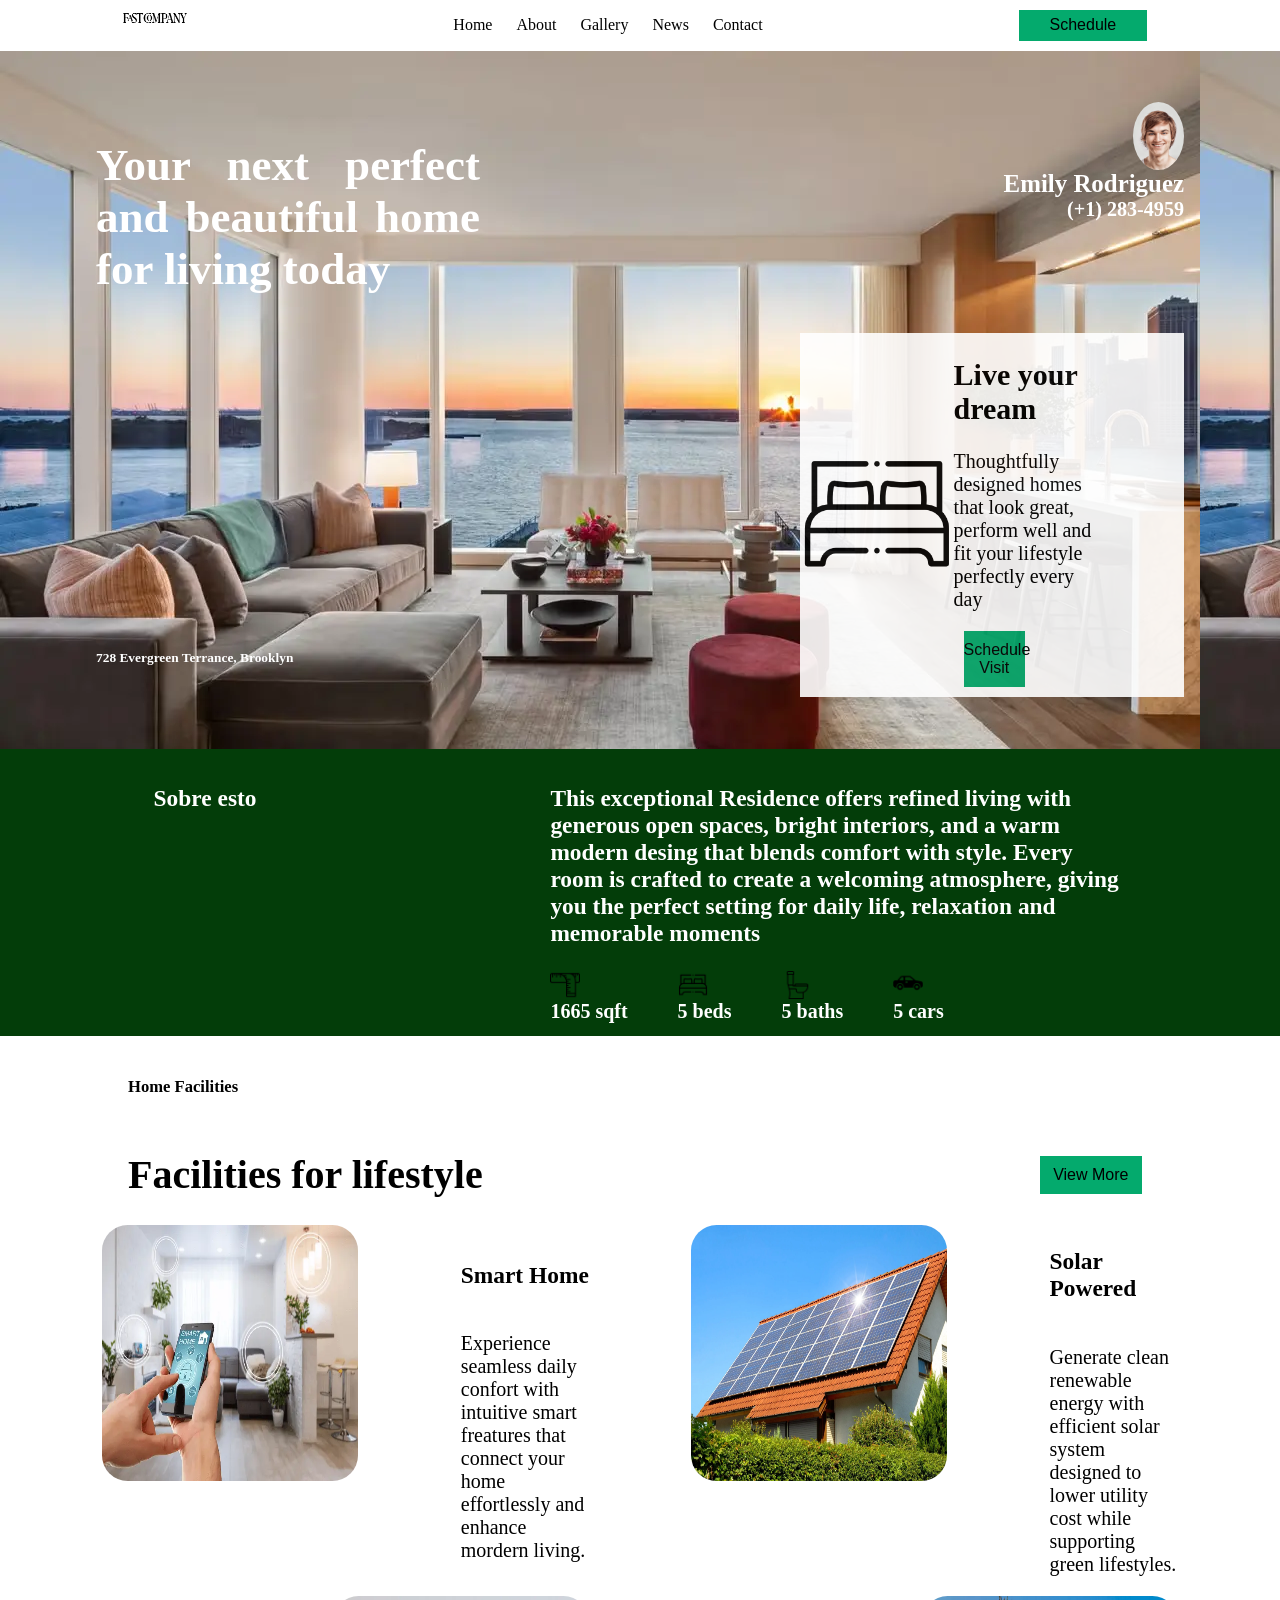
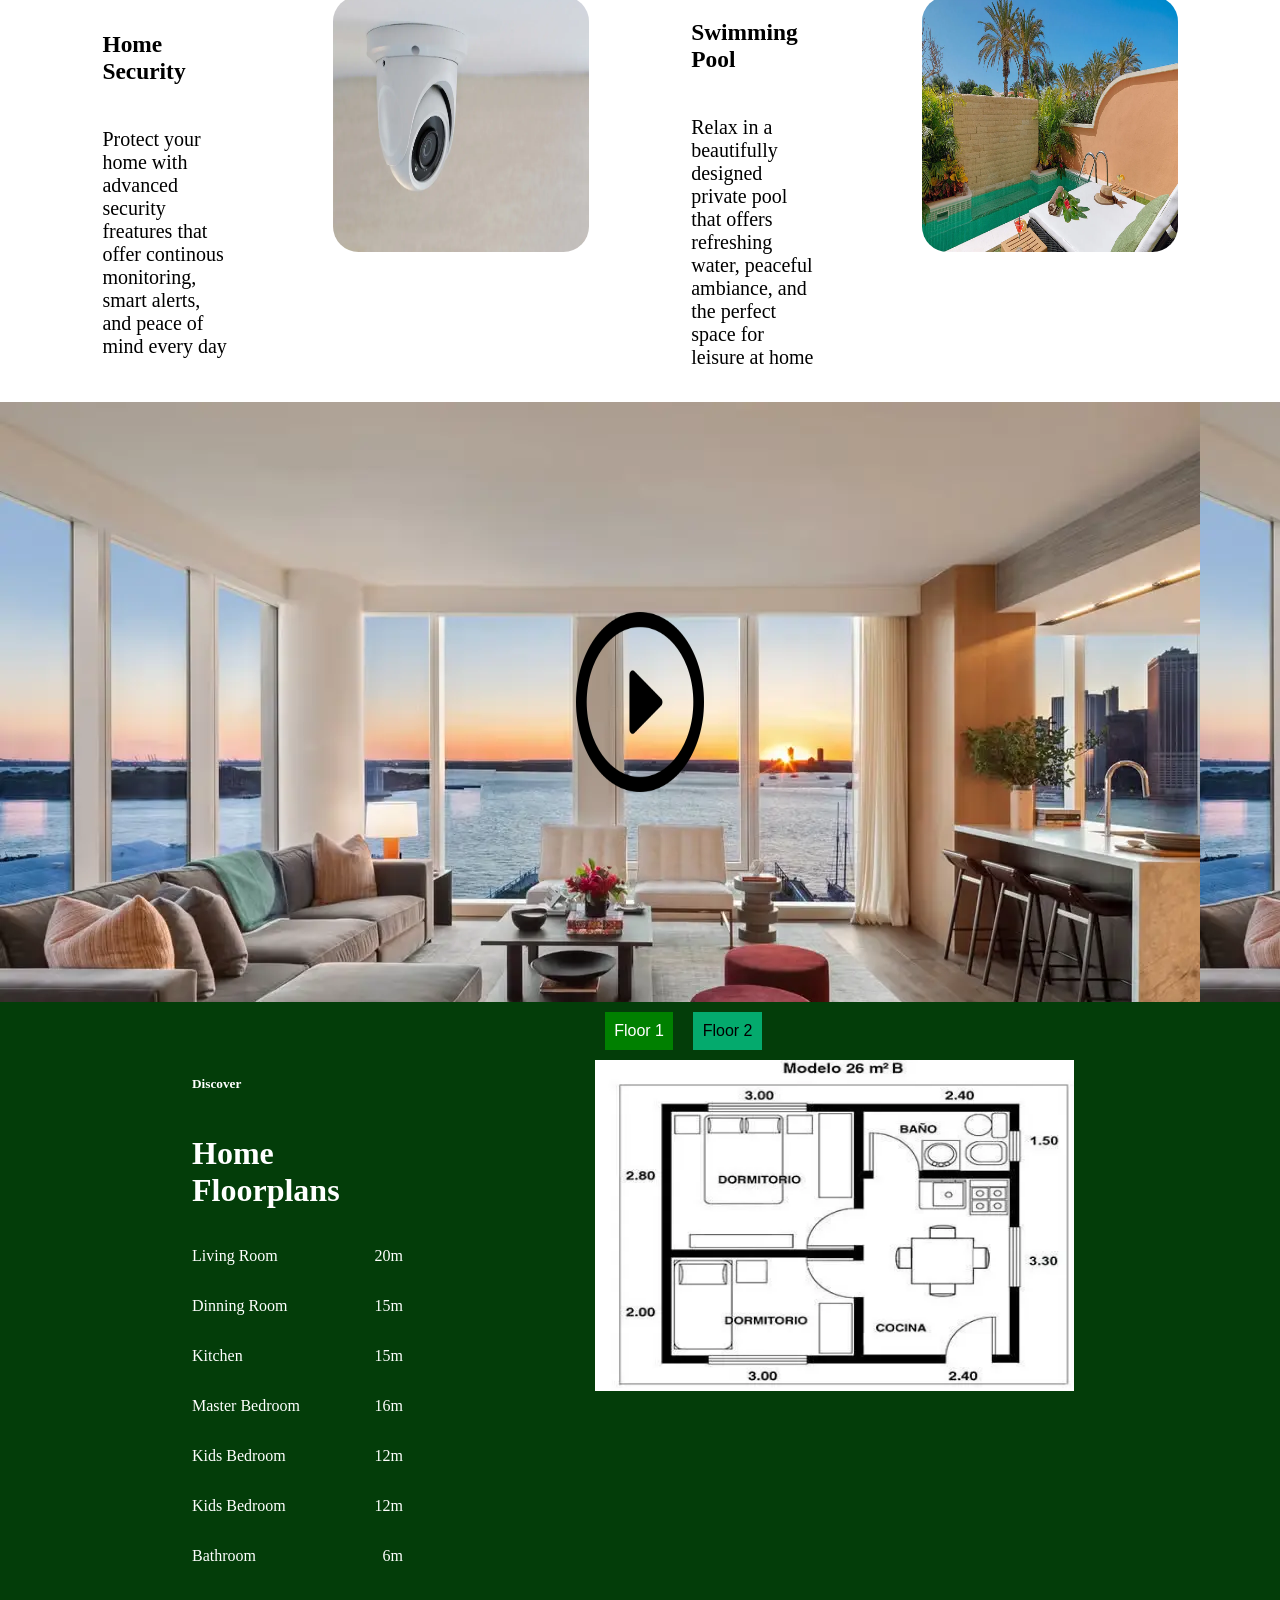
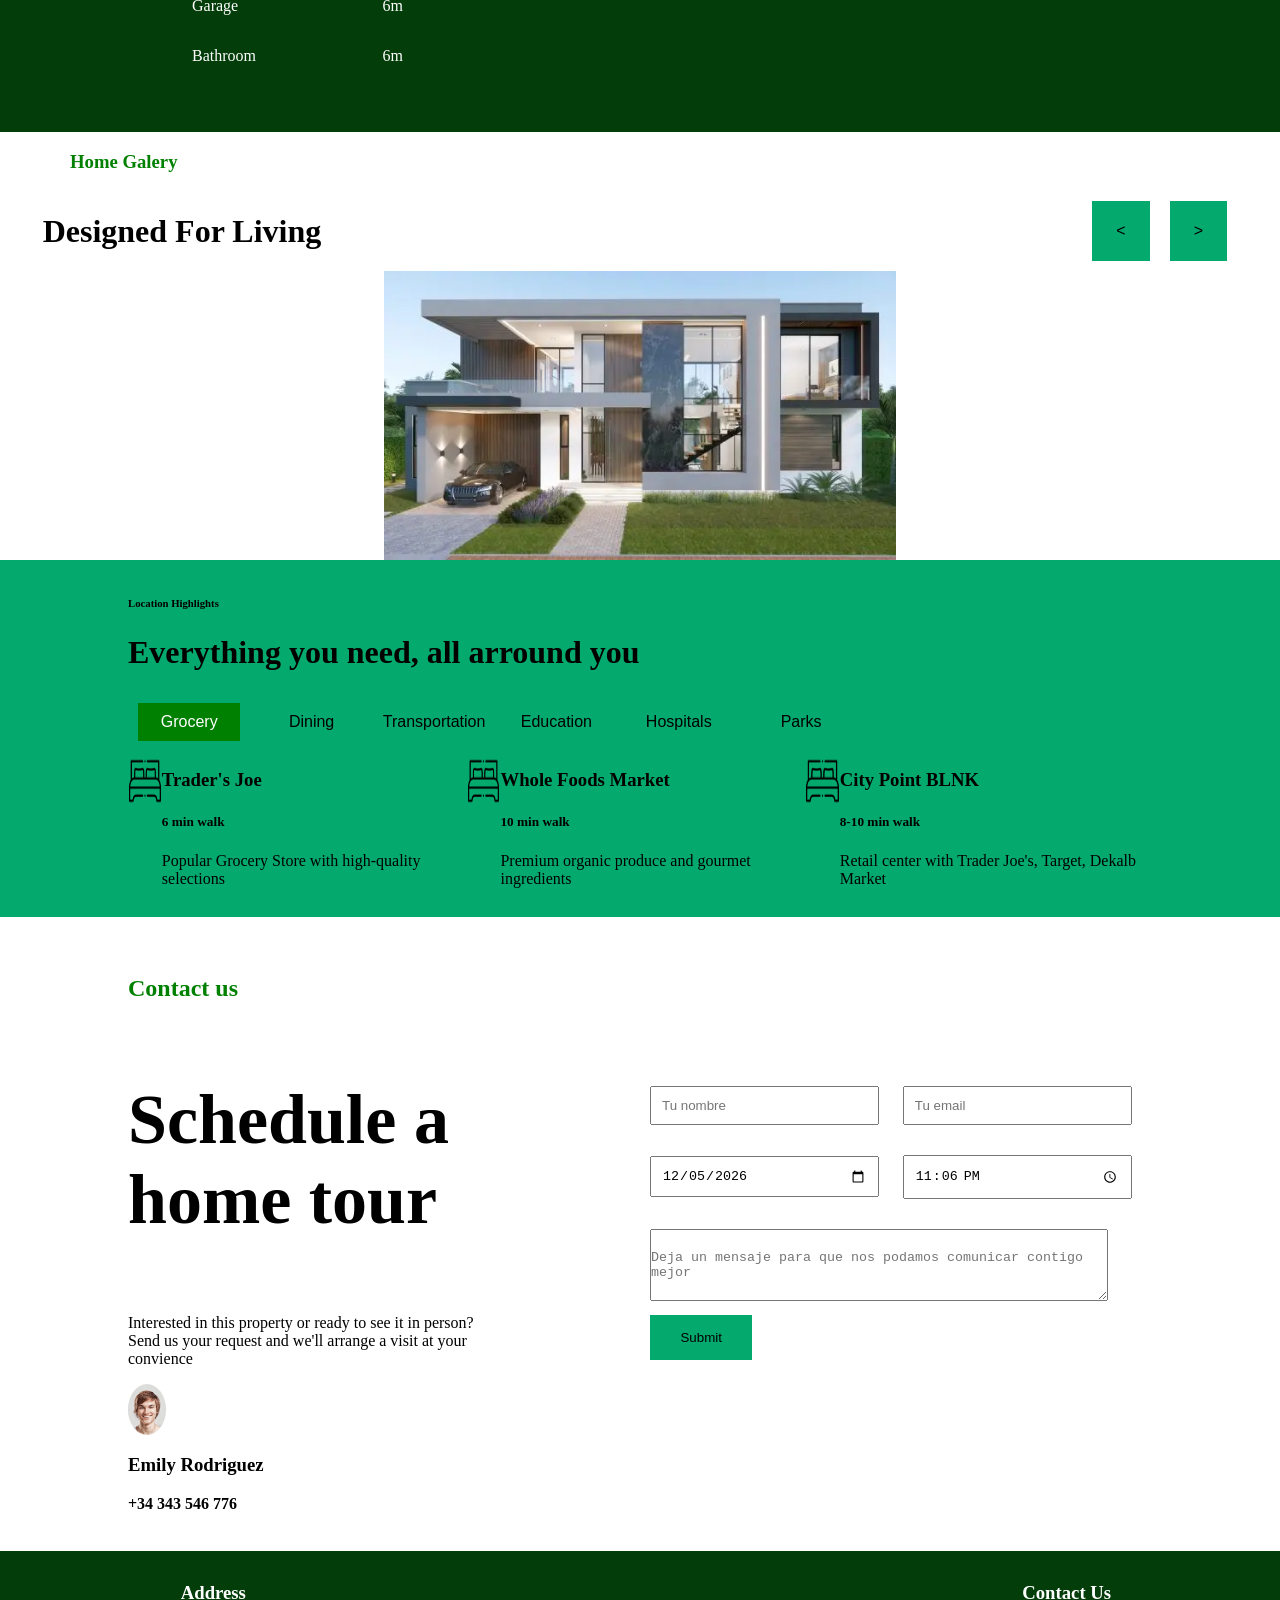
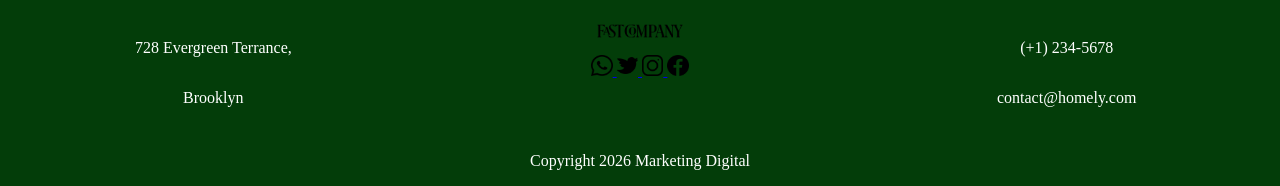
==== commit e72e164a: "Prueba" ====
--- a/HTMLs/index.html
+++ b/HTMLs/index.html
@@ -266,9 +266,10 @@
         <input type="email" id="email" name="email" placeholder="Tu email">
       </div>
       <div class="SeccionDoble Space">
-        <label for="fecha"></label>
+        <label for="fecha" class="sr-only">Fecha</label>
         <input type="date" id="fecha" name="fecha">
-        <label for="hora"></label>
+
+        <label for="hora" class="sr-only">Hora</label>
         <input type="time" id="hora" name="hora">
       </div>
       <div>
--- a/Css/Home.css
+++ b/Css/Home.css
@@ -266,12 +266,24 @@
 }
 
 .Carrousel > h3{
-    color: greenyellow;
+    color: green;
     margin-left: 70px;
 }
 
 .Titular{
     justify-content: space-between;
+}
+
+.sr-only {
+    position: absolute;
+    width: 1px;
+    height: 1px;
+    padding: 0;
+    margin: -1px;
+    overflow: hidden;
+    clip: rect(0,0,0,0);
+    white-space: nowrap;
+    border: 0;
 }
 
 .SeccionDesigual{
@@ -367,11 +379,12 @@
 
 .Tiendas > div > .Botones > button{
     background: #04AA6D;
-    color: white;
+    color: black;
 }
 
 .Botones > div > .Selecionada{
     background-color: green;
+    color:white;
 }
 
 .Tiendas > div{
@@ -404,6 +417,7 @@
 
 .Tiendas > div > .Botones > .Selecionada{
     background-color: green;
+    color: white;
 }
 
 .Abajo{
@@ -462,7 +476,6 @@
     color: black;
     background-color: white;
 }
-
 /* A partir de 800px, el responsive se activa */
 @media (max-width: 800px) {
     header > img{width: 30%; margin: auto}
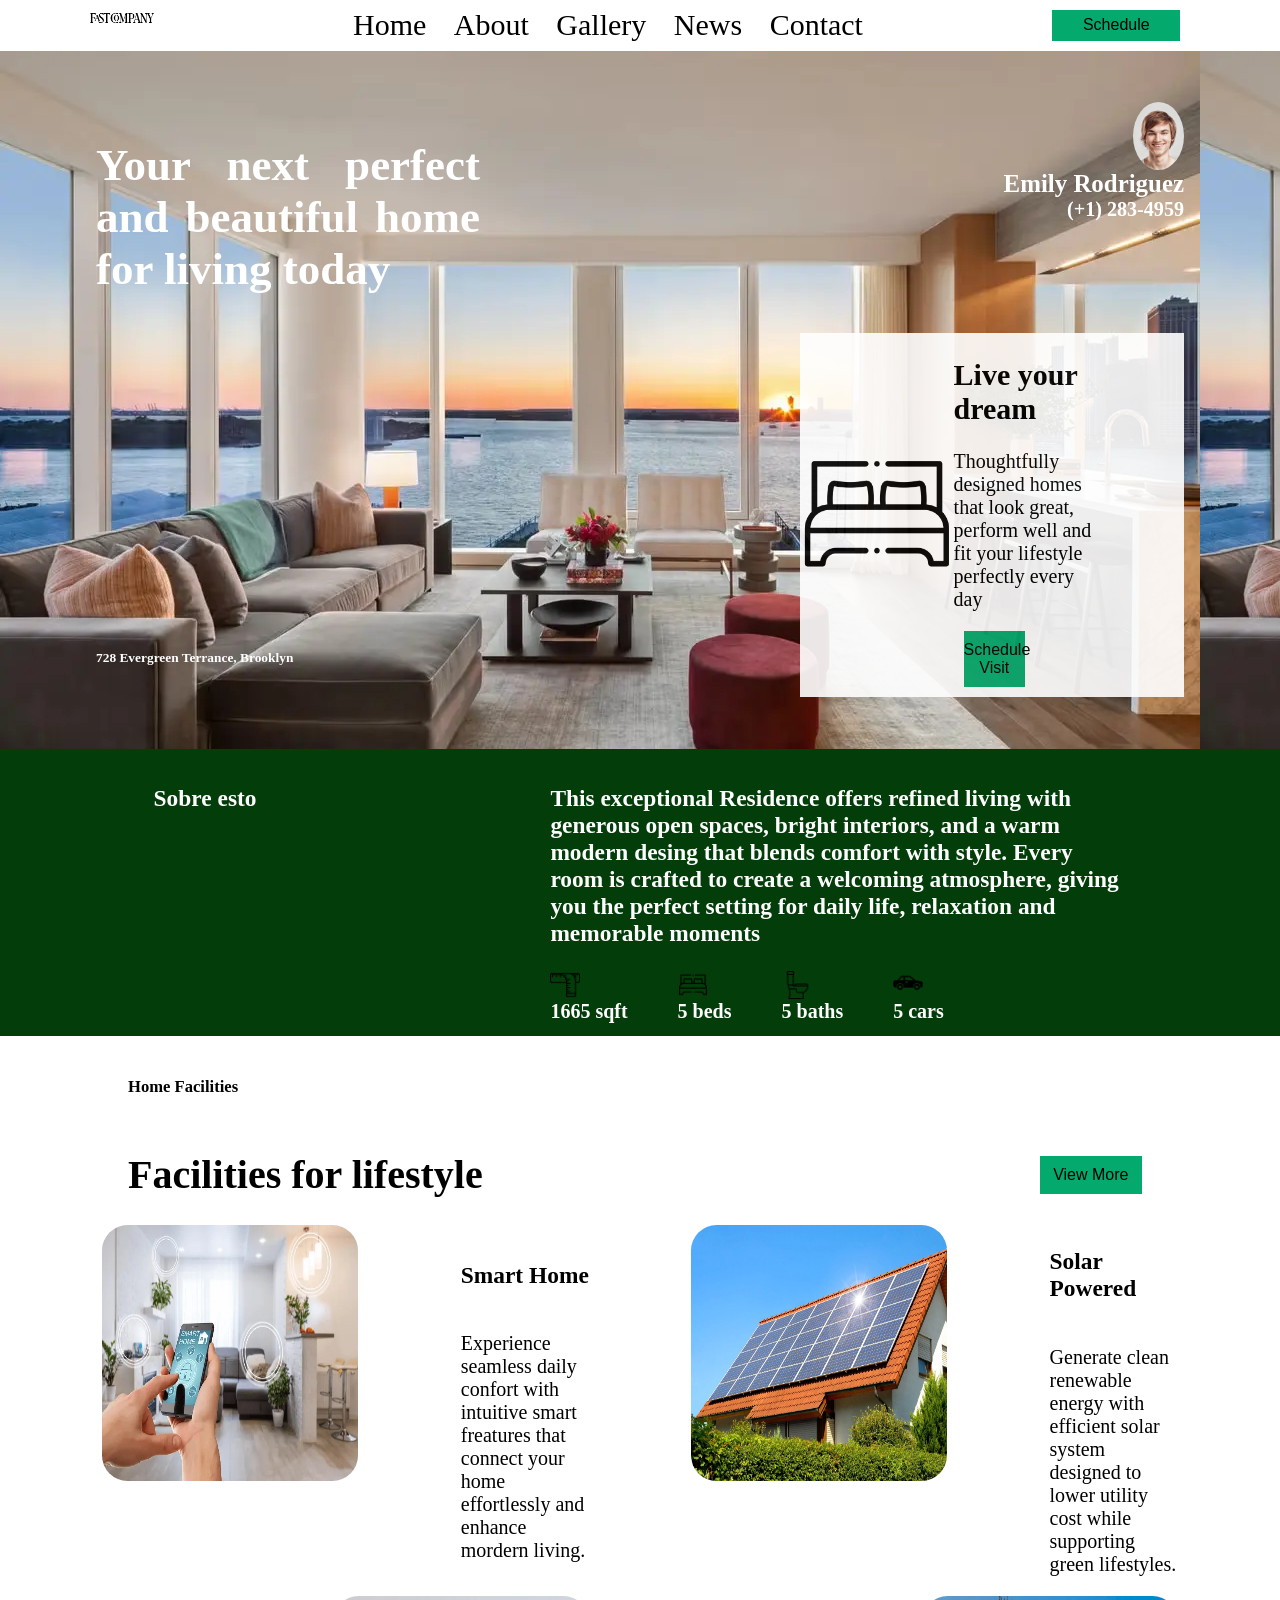
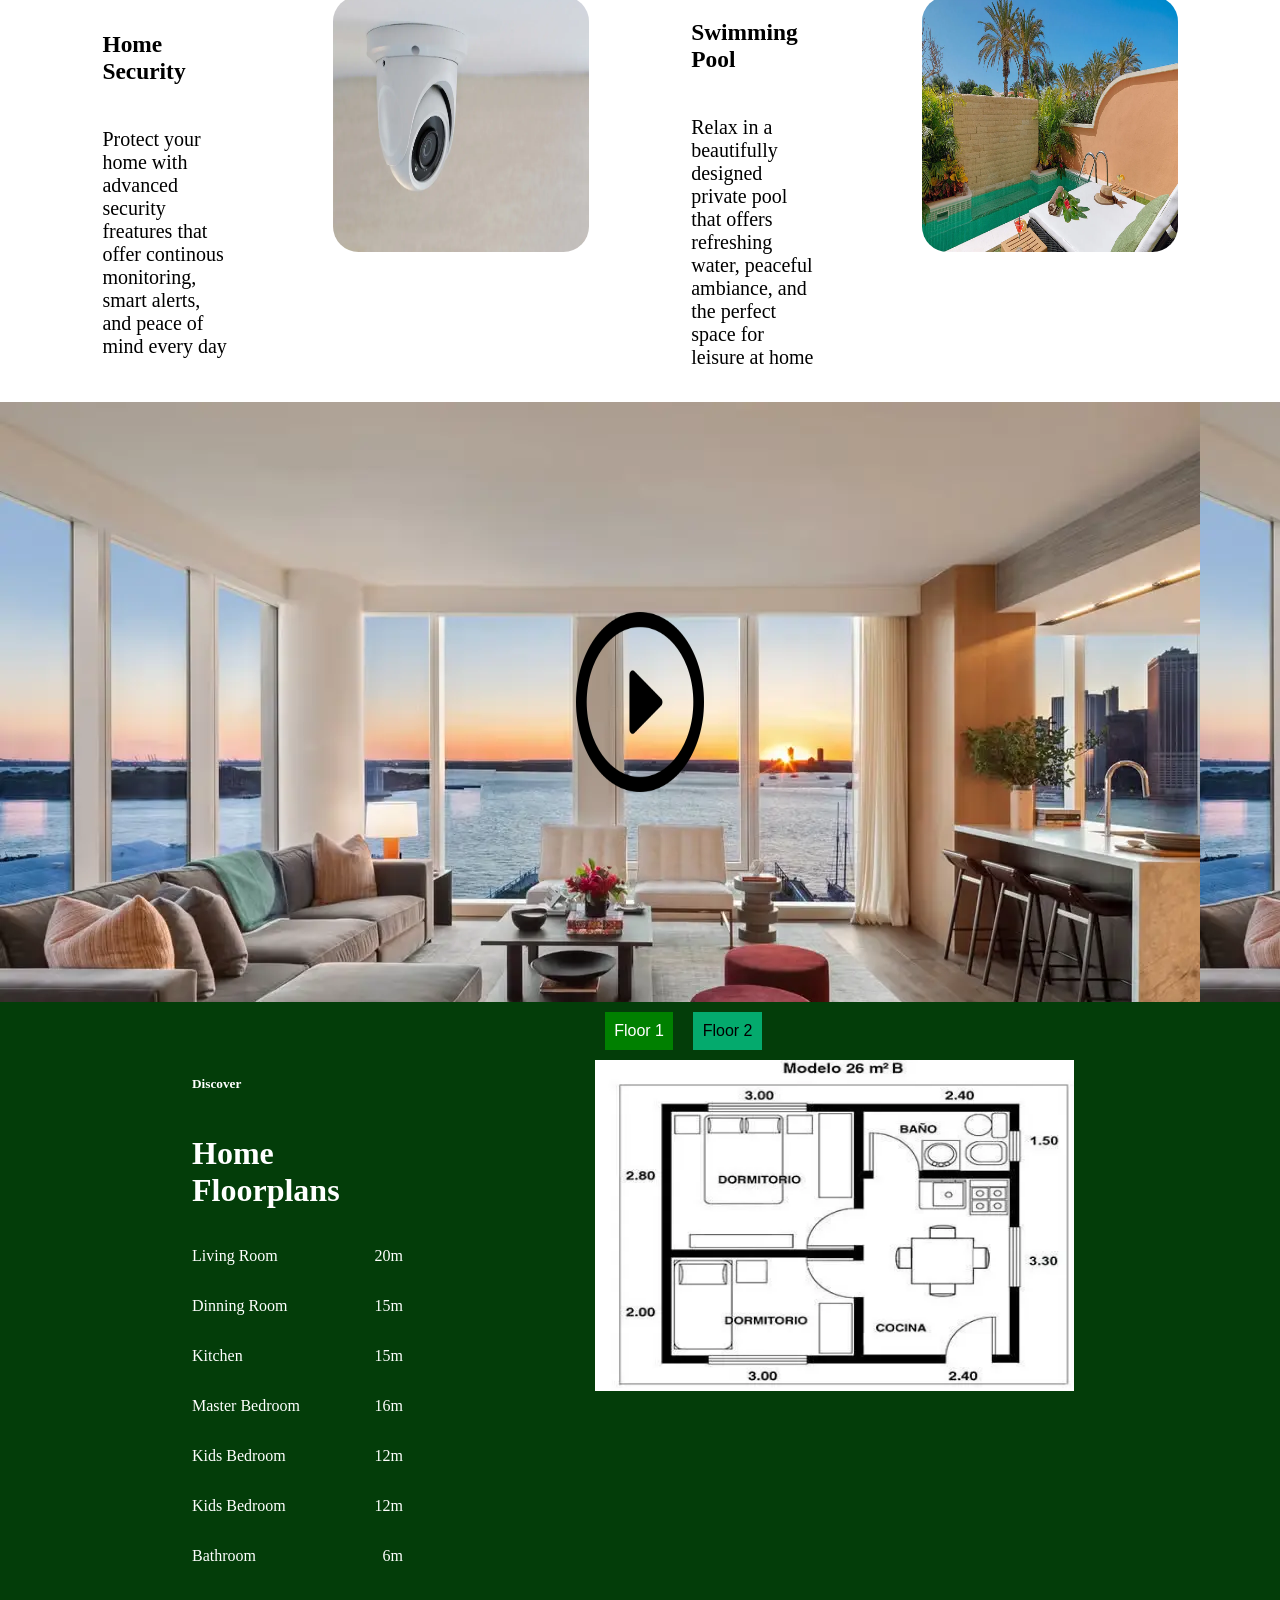
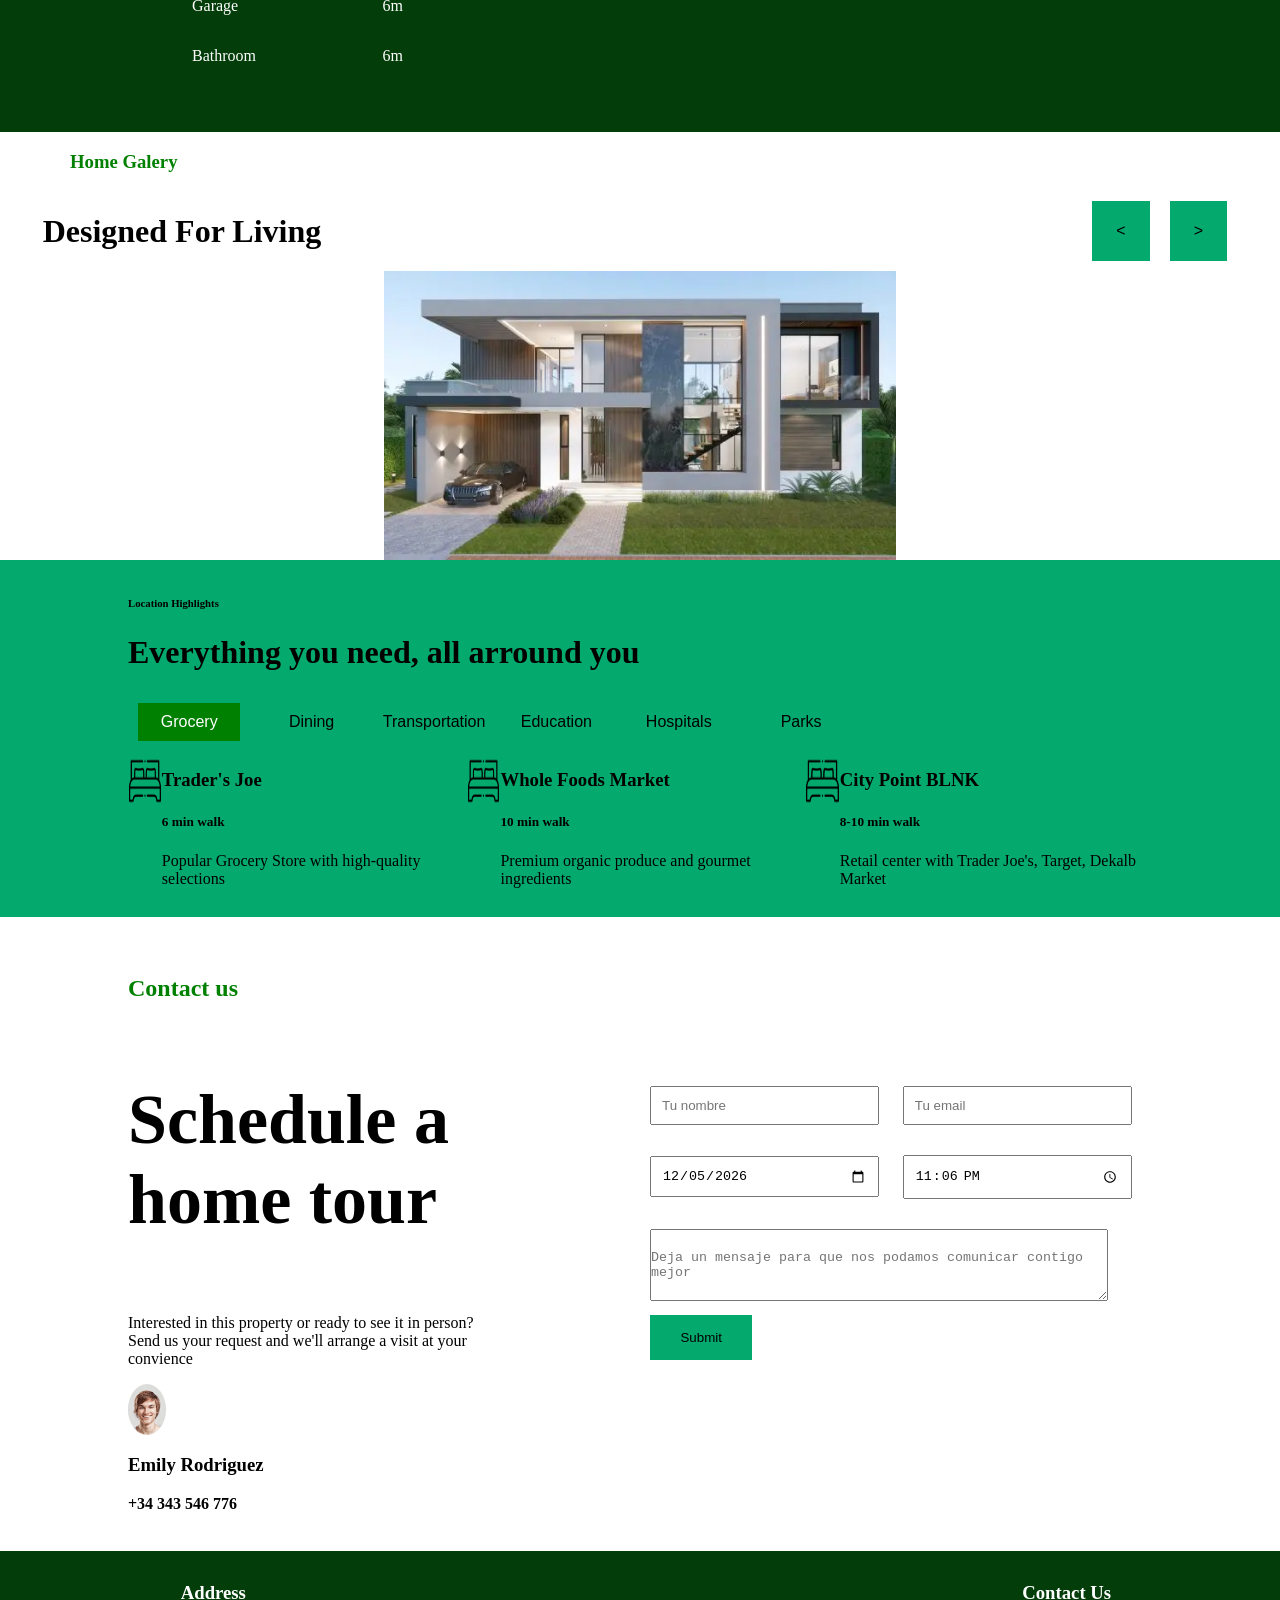
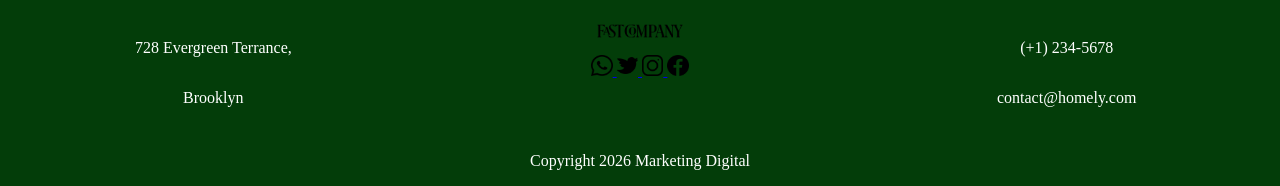
==== commit 7aac8023: "Prueba" ====
--- a/HTMLs/index.html
+++ b/HTMLs/index.html
@@ -5,6 +5,7 @@
   <meta name="keywords" content="Home, Residence">
   <meta name="author" content="Mohn Lloe">
   <meta name="viewport" content="width=device-width, initial-scale=1.0">
+  <link rel="preload" as="image" href="/Imagenes/img_1.webp" fetchpriority="high">
   <title>Home</title>
   <link rel="stylesheet" href="../Css/Home.css">
   <script src="../JS/Home.js" defer></script>
--- a/Css/Home.css
+++ b/Css/Home.css
@@ -40,6 +40,7 @@
 nav > a{
     text-decoration: none;
     color: black;
+    font-size: 30px;
     margin-left: 20px;
 }
 
